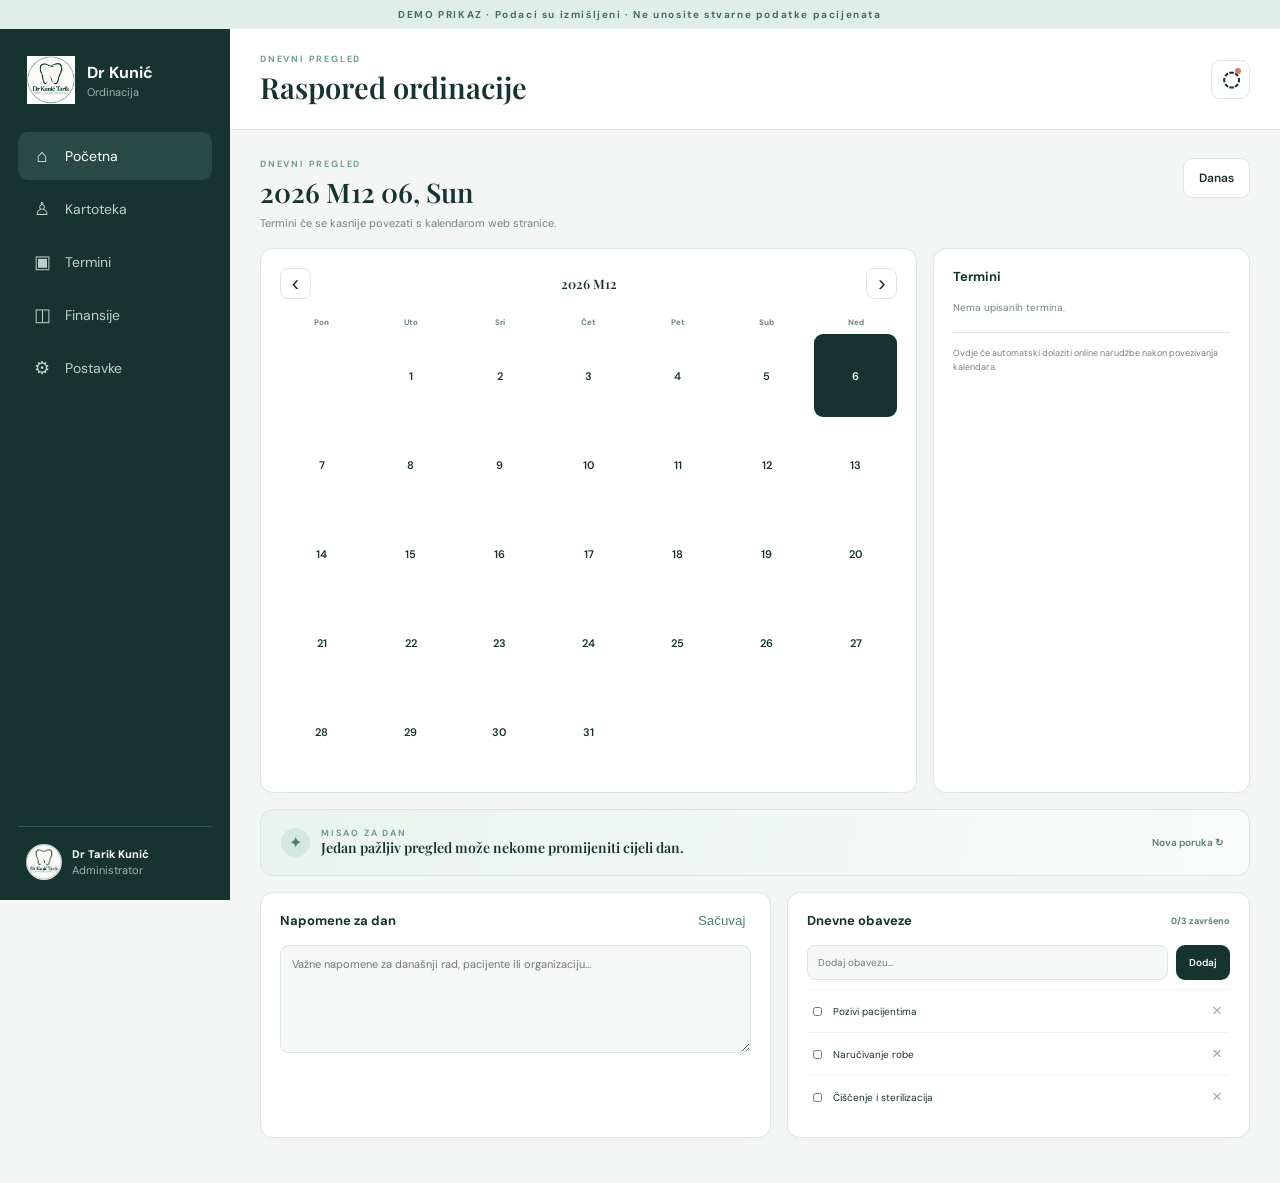
==== index.html @ c1a8c5a9 "Publish Dr Kunić kartoteka demo" ====
<!doctype html>
<html lang="bs">
<head>
  <meta charset="utf-8">
  <meta name="viewport" content="width=device-width,initial-scale=1">
  <title>Kartoteka pacijenata · Dr Kunić</title>
  <link rel="stylesheet" href="kartoteka.css">
</head>
<body>
  <div class="demo-banner">DEMO PRIKAZ · Podaci su izmišljeni · Ne unosite stvarne podatke pacijenata</div>
  <div class="app-shell">
    <aside class="sidebar">
      <a class="app-brand" href="index.html" aria-label="Nazad na web stranicu">
        <img class="brand-mark" src="images/kartoteka-logo.png" alt="Logo ordinacije Dr Kunić Tarik">
        <span><strong>Dr Kunić</strong><small>Ordinacija</small></span>
      </a>
      <nav class="main-nav" aria-label="Glavna navigacija">
        <a class="active" href="#pocetna"><span>⌂</span> Početna</a>
        <a href="kartoteka.html"><span>♙</span> Kartoteka</a>
        <a href="#"><span>▣</span> Termini</a>
        <a href="#"><span>◫</span> Finansije</a>
        <a href="#"><span>⚙</span> Postavke</a>
      </nav>
      <div class="sidebar-footer">
        <img class="user-avatar" src="images/kartoteka-logo.png" alt="">
        <div><strong>Dr Tarik Kunić</strong><small>Administrator</small></div>
      </div>
    </aside>

    <main>
      <header class="topbar">
        <button class="mobile-menu" type="button" aria-label="Otvori meni">☰</button>
        <div><p class="eyebrow" id="topbar-eyebrow">DNEVNI PREGLED</p><h1 id="topbar-title">Raspored ordinacije</h1></div>
        <div class="top-actions">
          <button class="icon-button" type="button" aria-label="Obavijesti">◌<span></span></button>
          <button class="primary-button" type="button" id="new-patient">＋ Novi pacijent</button>
        </div>
      </header>

      <section class="dashboard" id="dashboard">
        <div class="dashboard-heading"><div><p class="eyebrow">DNEVNI PREGLED</p><h2 id="dashboard-date"></h2><p>Termini će se kasnije povezati s kalendarom web stranice.</p></div><button class="secondary-button" id="dashboard-today" type="button">Danas</button></div>
        <div class="dashboard-grid"><article class="card calendar-card"><div class="calendar-toolbar"><button id="calendar-prev" type="button" aria-label="Prethodni mjesec">‹</button><h3 id="calendar-month"></h3><button id="calendar-next" type="button" aria-label="Sljedeći mjesec">›</button></div><div class="calendar-weekdays"><span>Pon</span><span>Uto</span><span>Sri</span><span>Čet</span><span>Pet</span><span>Sub</span><span>Ned</span></div><div class="calendar-days" id="calendar-days"></div></article><aside class="card day-agenda"><div class="card-heading"><h3>Termini</h3><span id="agenda-count"></span></div><div id="agenda-list"></div><p class="calendar-note">Ovdje će automatski dolaziti online narudžbe nakon povezivanja kalendara.</p></aside></div>
        <article class="daily-message"><div><span>✦</span><p class="eyebrow">MISAO ZA DAN</p><strong id="daily-message-text"></strong></div><button id="next-daily-message" type="button">Nova poruka ↻</button></article>
        <div class="dashboard-grid lower"><article class="card daily-notes"><div class="card-heading"><h3>Napomene za dan</h3><button id="save-day-note" type="button">Sačuvaj</button></div><textarea id="day-note" rows="6" placeholder="Važne napomene za današnji rad, pacijente ili organizaciju…"></textarea><span id="day-note-state"></span></article><article class="card task-card"><div class="card-heading"><h3>Dnevne obaveze</h3><span id="task-progress"></span></div><form id="task-form"><input id="task-input" maxlength="100" placeholder="Dodaj obavezu…"><button class="primary-button" type="submit">Dodaj</button></form><div class="task-list" id="task-list"></div></article></div>
      </section>
      <section class="workspace" id="workspace">
        <aside class="patient-panel">
          <label class="search"><span>⌕</span><input id="patient-search" type="search" placeholder="Pretraži pacijente…"></label>
          <div class="patient-filter"><strong>Svi pacijenti</strong><span id="patient-count">4 pacijenta</span></div>
          <div class="patient-list" id="patient-list"></div>
        </aside>

        <section class="record" id="patient-record">
          <div class="patient-header">
            <div class="patient-identity">
              <div class="large-avatar" id="patient-avatar">AM</div>
              <div><div class="status-row"><span class="status">Aktivan pacijent</span><span class="patient-id" id="patient-id">#000124</span></div><h2 id="patient-name">Amina (Haris) Memić</h2><p id="patient-meta">34 godine · Žensko · Posljednja posjeta 14.09.2026.</p></div>
            </div>
            <div class="record-actions"><button class="secondary-button" type="button">✎ Uredi podatke</button><button class="more-button" type="button">•••</button></div>
          </div>

          <div class="alert-card"><span>!</span><div><strong>Medicinska napomena</strong><p id="patient-alert">Alergija na penicilin. Obratiti pažnju prije propisivanja terapije.</p></div></div>

          <div class="tabs" role="tablist">
            <button class="active" data-tab="pregled" role="tab">Pregled</button>
            <button data-tab="anamneza" role="tab">Anamneza <span id="anamnesis-badge">!</span></button>
            <button data-tab="zubi" role="tab">Status zuba</button>
            <button data-tab="parodont" role="tab">Parodontologija <span id="perio-badge">!</span></button>
            <button data-tab="botox" role="tab">Botox <span id="botox-badge">!</span></button>
            <button data-tab="posjete" role="tab">Nalaz <span>3</span></button>
            <button data-tab="dokumenti" role="tab">Dokumenti <span>2</span></button>
          </div>

          <div class="tab-content active" id="pregled">
            <div class="summary-grid">
              <article class="card contact-card"><div class="card-heading"><h3>Osnovni podaci</h3><button type="button">Uredi</button></div><dl><div><dt>Telefon</dt><dd id="patient-phone">+387 61 000 124</dd></div><div><dt>E-mail</dt><dd id="patient-email">amina.memic@example.com</dd></div><div><dt>Datum rođenja</dt><dd id="patient-birth">12. april 1992.</dd></div><div><dt>Ime oca</dt><dd id="patient-father">Haris</dd></div><div><dt>Adresa</dt><dd id="patient-address">Demo adresa 124, Sarajevo</dd></div></dl></article>
              <article class="card next-visit"><div class="card-heading"><h3>Naredni termin</h3><button type="button">Otvori kalendar</button></div><div class="appointment"><div class="date-box"><strong>24</strong><span>SEP</span></div><div><strong>Kontrolni pregled</strong><p>Četvrtak · 10:30–11:00</p><span class="confirmed">Potvrđeno</span></div></div></article>
            </div>
            <div class="summary-grid lower">
              <article class="card"><div class="card-heading"><h3>Plan terapije</h3><button type="button">＋ Dodaj stavku</button></div><ul class="treatment-list"><li><span class="done">✓</span><div><strong>Profesionalno čišćenje</strong><p>Završeno · 14.09.2026.</p></div><b>80 KM</b></li><li><span class="progress">2</span><div><strong>Kompozitni ispun · zub 26</strong><p>Planirano · 24.09.2026.</p></div><b>100 KM</b></li><li><span class="waiting">3</span><div><strong>Kontrolni pregled</strong><p>Na čekanju</p></div><b>—</b></li></ul></article>
              <article class="card"><div class="card-heading"><h3>Historija posjeta</h3><button type="button">Vidi sve</button></div><div class="timeline"><div><span></span><p><strong>14. sep 2026.</strong>Pregled i uklanjanje kamenca<small>Dr Tarik Kunić</small></p></div><div><span></span><p><strong>03. mar 2026.</strong>Kontrolni pregled<small>Dr Tarik Kunić</small></p></div><div><span></span><p><strong>18. nov 2025.</strong>Kompozitni ispun · zub 16<small>Dr Tarik Kunić</small></p></div></div></article>
            </div>
          </div>

          <div class="tab-content" id="zubi"><article class="card odontogram-card"><div class="odontogram-heading"><div><p class="eyebrow">DENTALNI STATUS</p><h3>Prikaz vilice</h3><p>Odaberi stanje, zatim klikni na zub da ga označiš.</p></div><div class="tooth-legend"><span><i class="healthy"></i>Zdrav</span><span><i class="caries"></i>Karijes</span><span><i class="treated"></i>Liječen</span><span><i class="missing"></i>Nedostaje</span></div></div><div class="condition-picker"><button class="active" data-condition="caries" type="button"><i></i> Karijes</button><button data-condition="treated" type="button"><i></i> Liječen</button><button data-condition="missing" type="button"><i></i> Nedostaje</button><button data-condition="healthy" type="button"><i></i> Zdrav</button></div><div class="jaw-wrap"><div class="jaw-label"><span>Gornja vilica</span><small>Desno</small><small>Lijevo</small></div><div class="teeth-row upper" id="upper-jaw"></div><div class="jaw-divider"><span>SREDIŠNJA LINIJA</span></div><div class="teeth-row lower" id="lower-jaw"></div><div class="jaw-label bottom"><span>Donja vilica</span><small>Desno</small><small>Lijevo</small></div></div><div class="selected-tooth" id="selected-tooth"><span class="tooth-preview">—</span><div><small>ODABRANI ZUB</small><strong>Odaberite zub na prikazu</strong><p>Njegovo stanje i bilješka prikazat će se ovdje.</p></div><label>Bilješka<textarea id="tooth-note" rows="2" placeholder="Unesite kliničku bilješku…" disabled></textarea></label></div><div class="installment-panel"><div class="installment-title"><div><p class="eyebrow">PLAĆANJE ZA ODABRANI ZUB</p><h3>Plan plaćanja na rate</h3></div><strong id="installment-status">Odaberite zub</strong></div><div class="installment-fields"><label>Ukupan iznos (KM)<input id="tooth-price" type="number" min="0" step="1" disabled></label><label>Broj rata<input id="installment-total" type="number" min="1" max="36" disabled></label><label>Plaćeno rata<input id="installment-paid" type="number" min="0" max="36" disabled></label><div class="remaining-box"><small>PREOSTALO</small><b id="installment-remaining">—</b><span id="installment-amount">—</span></div></div></div></article></div>
          <div class="tab-content" id="posjete"><div class="visits-layout"><form class="card visit-form" id="visit-form"><div class="visit-heading"><div><p class="eyebrow">NOVI NALAZ</p><h3>Klinička posjeta</h3><p>Sažet obrazac za unos pregleda, terapije i uputa pacijentu.</p></div><span id="visit-state">Novi zapis</span></div><div class="visit-meta"><label>Datum<input name="date" type="date" required></label><label>Vrijeme (24 sata)<input name="time" type="time" step="60" lang="bs"></label><label>Vrsta posjete<select name="type"><option>Kontrolni pregled</option><option>Prvi pregled</option><option>Hitna posjeta</option><option>Terapijski zahvat</option><option>Higijenski tretman</option></select></label></div><label>Razlog dolaska / tegobe<textarea name="reason" rows="2" placeholder="Glavna tegoba ili razlog dolaska…"></textarea></label><label>Klinički nalaz<textarea name="findings" rows="3" placeholder="Pregled usne šupljine, zuba i mekih tkiva…"></textarea></label><div class="visit-split"><label>Dijagnoza<textarea name="diagnosis" rows="3" placeholder="Radna ili konačna dijagnoza…"></textarea></label><label>Izvedena terapija<textarea name="treatment" rows="3" placeholder="Zahvat, materijal, anestezija ili preporučeni postupak…"></textarea></label></div><div class="visit-split"><label>Preporuke pacijentu<textarea name="recommendations" rows="2" placeholder="Upute za njegu, lijekove ili prehranu…"></textarea></label><label>Naredna kontrola<input name="nextVisit" type="date"></label></div><div class="visit-actions"><span id="visit-saved"></span><button class="secondary-button" id="print-visit" type="button" disabled>🖨 Štampaj nalaz</button><button class="primary-button" type="submit">Sačuvaj posjetu</button></div></form><aside class="card visit-history"><div class="card-heading"><h3>Historija posjeta</h3><button type="button" id="new-visit">＋ Novi nalaz</button></div><div id="visit-history-list"></div></aside></div><article class="printable-visit" id="printable-visit" aria-hidden="true"></article></div>
          <div class="tab-content" id="dokumenti"><article class="card placeholder-card"><span>▧</span><h3>Dokumenti i snimci</h3><p>Prostor za rendgenske snimke, saglasnosti, fotografije i drugu dokumentaciju.</p></article></div>
          <div class="tab-content" id="anamneza">
            <form class="card anamnesis-card" id="anamnesis-form">
              <div class="anamnesis-heading"><div><p class="eyebrow">PRVI DOLAZAK PACIJENTA</p><h3>Medicinska anamneza</h3><p>Potvrdni odgovori automatski se izdvajaju u medicinsku napomenu.</p></div><span id="anamnesis-state">Nije popunjeno</span></div>
              <div class="anamnesis-question open-question"><label>1. Da li bolujete od neke bolesti? Ako da, od koje?</label><textarea name="diseases" rows="2" placeholder="Upišite dijagnoze ili ostavite prazno"></textarea></div>
              <div class="anamnesis-question open-question"><label>2. Da li uzimate lijekove, redovnu ili povremenu terapiju?</label><textarea name="medications" rows="2" placeholder="Naziv lijeka, doza i učestalost"></textarea></div>
              <div class="anamnesis-grid">
                <fieldset class="anamnesis-question"><legend>3. Imate li kardiovaskularno oboljenje?</legend><p>Visok pritisak, angina pektoris, srčani infarkt i slično.</p><div class="yes-no"><label><input type="radio" name="cardio" value="Da"> Da</label><label><input type="radio" name="cardio" value="Ne" checked> Ne</label></div><input class="detail-input" name="cardioDetail" placeholder="Koje oboljenje?"></fieldset>
                <fieldset class="anamnesis-question"><legend>4. Jeste li se posljednje dvije godine liječili u bolnici?</legend><div class="yes-no"><label><input type="radio" name="hospital" value="Da"> Da</label><label><input type="radio" name="hospital" value="Ne" checked> Ne</label></div><input class="detail-input" name="hospitalDetail" placeholder="Razlog i datum liječenja"></fieldset>
                <fieldset class="anamnesis-question"><legend>5. Imate li ugrađen pacemaker ili vještačke zaliske?</legend><div class="yes-no"><label><input type="radio" name="pacemaker" value="Da"> Da</label><label><input type="radio" name="pacemaker" value="Ne" checked> Ne</label></div><input class="detail-input" name="pacemakerDetail" placeholder="Detalji i datum ugradnje"></fieldset>
                <fieldset class="anamnesis-question"><legend>6. Imate li šećernu bolest (dijabetes)?</legend><div class="yes-no"><label><input type="radio" name="diabetes" value="Da"> Da</label><label><input type="radio" name="diabetes" value="Ne" checked> Ne</label></div><input class="detail-input" name="diabetesDetail" placeholder="Tip i terapija"></fieldset>
                <fieldset class="anamnesis-question"><legend>7. Imate li alergije na lijekove, hranu ili drugo?</legend><div class="yes-no"><label><input type="radio" name="allergy" value="Da"> Da</label><label><input type="radio" name="allergy" value="Ne" checked> Ne</label></div><input class="detail-input" name="allergyDetail" placeholder="Navedite alergene i reakciju"></fieldset>
                <fieldset class="anamnesis-question"><legend>8. Imate li neku infektivnu bolest?</legend><p>Hepatitis, HIV ili druga infektivna bolest.</p><div class="yes-no"><label><input type="radio" name="infectious" value="Da"> Da</label><label><input type="radio" name="infectious" value="Ne" checked> Ne</label></div><input class="detail-input" name="infectiousDetail" placeholder="Navedite dijagnozu"></fieldset>
                <fieldset class="anamnesis-question"><legend>9. Jeste li ikada terapijski zračeni protiv tumora?</legend><div class="yes-no"><label><input type="radio" name="radiation" value="Da"> Da</label><label><input type="radio" name="radiation" value="Ne" checked> Ne</label></div><input class="detail-input" name="radiationDetail" placeholder="Područje i period terapije"></fieldset>
                <fieldset class="anamnesis-question"><legend>10. Jeste li imali operaciju na čeljustima ili zubima?</legend><div class="yes-no"><label><input type="radio" name="surgery" value="Da"> Da</label><label><input type="radio" name="surgery" value="Ne" checked> Ne</label></div><input class="detail-input" name="surgeryDetail" placeholder="Vrsta zahvata i datum"></fieldset>
                <fieldset class="anamnesis-question"><legend>11. Jeste li već primali lokalnu anesteziju za zube?</legend><div class="yes-no"><label><input type="radio" name="anesthesia" value="Da"> Da</label><label><input type="radio" name="anesthesia" value="Ne" checked> Ne</label></div></fieldset>
                <fieldset class="anamnesis-question"><legend>12. Jeste li imali komplikacija pri lokalnoj anesteziji?</legend><div class="yes-no"><label><input type="radio" name="anesthesiaIssue" value="Da"> Da</label><label><input type="radio" name="anesthesiaIssue" value="Ne" checked> Ne</label></div><input class="detail-input" name="anesthesiaIssueDetail" placeholder="Opišite komplikaciju"></fieldset>
                <fieldset class="anamnesis-question"><legend>13. Za žene: jeste li trudni?</legend><div class="yes-no"><label><input type="radio" name="pregnant" value="Da"> Da</label><label><input type="radio" name="pregnant" value="Ne" checked> Ne</label><label><input type="radio" name="pregnant" value="Nije primjenjivo"> N/P</label></div><input class="detail-input" name="pregnantDetail" placeholder="Planirani termin poroda"></fieldset>
              </div>
              <label class="anamnesis-confirm"><input type="checkbox" name="confirmed" required> Pacijent potvrđuje da su uneseni podaci tačni i potpuni.</label>
              <div class="anamnesis-actions"><span id="anamnesis-saved"></span><button class="primary-button" type="submit">Sačuvaj anamnezu i ažuriraj napomenu</button></div>
            </form>
          </div>
          <div class="tab-content" id="parodont"><form class="card perio-card" id="perio-form"><div class="perio-heading"><div><p class="eyebrow">PARODONTOLOŠKI STATUS</p><h3>Pregled parodonta</h3><p>Unesite nalaz mekih tkiva te vrijednosti po zubu. Podaci se vode za odabranog pacijenta.</p></div><span id="perio-state">Nije popunjeno</span></div><div class="perio-overview"><label>Oboljenje mekih tkiva<select name="tissues"><option value="">Odaberite nalaz</option><option>Bez znakova upale</option><option>Blaga upala</option><option>Umjerena upala</option><option>Izražena upala</option></select></label><label>Nepravilnosti zuba i vilice<select name="irregularity"><option value="Ne">Ne</option><option value="Da">Da</option></select></label><label>Zubne proteze<select name="dentures"><option value="Ne">Ne</option><option value="Da">Da</option></select></label><label>Oralna higijena<select name="hygiene"><option value="Dobra">Dobra</option><option value="Loša">Loša</option></select></label><label>Parodontopatija<select name="periodontitis"><option value="Ne">Ne</option><option value="Da">Da</option></select></label></div><section class="perio-measurement"><div class="perio-section-heading"><div><h4>Indeks krvarenja papile (PBI)</h4><p>Vrijednost 0–4 za svaki zub</p></div><strong id="pbi-score">PBI —</strong></div><div class="perio-grid" id="pbi-grid"></div></section><section class="perio-measurement"><div class="perio-section-heading"><div><h4>Dubina sondiranja</h4><p>Najveća izmjerena dubina u milimetrima</p></div><strong>mm</strong></div><div class="perio-grid" id="depth-grid"></div></section><section class="perio-measurement"><div class="perio-section-heading"><div><h4>Mobilnost zuba</h4><p>Vrijednost 0–3 za svaki zub</p></div><strong>0–3</strong></div><div class="perio-grid" id="mobility-grid"></div></section><label class="perio-note">Klinička napomena<textarea name="note" rows="3" placeholder="Nalaz, preporuka ili plan kontrole…"></textarea></label><div class="perio-actions"><span id="perio-saved"></span><button class="primary-button" type="submit">Sačuvaj parodontološki status</button></div></form></div>
          <div class="tab-content" id="botox"><form class="card botox-card" id="botox-form"><div class="botox-heading"><div><p class="eyebrow">ESTETSKA MEDICINA</p><h3>Botox tretman</h3><p>Klinička evidencija aplikacije, korištenog preparata i plana kontrole.</p></div><span id="botox-state">Nije evidentirano</span></div><div class="botox-meta"><label>Datum tretmana<input name="date" type="date" required></label><label>Vrsta tretmana<select name="type"><option>Botox · estetski tretman</option><option>Botox · bruksizam / maseter</option><option>Kontrolni pregled</option></select></label><label>Ukupno jedinica<input name="units" type="number" min="0" step="1" placeholder="npr. 32"></label></div><div class="botox-product"><label>Preparat<input name="product" placeholder="Naziv preparata"></label><label>LOT / serijski broj<input name="lot" placeholder="LOT broj"></label><label>Rok trajanja<input name="expiry" type="date"></label></div><fieldset class="botox-areas"><legend>Regije aplikacije</legend><div><label><input name="areas" type="checkbox" value="Čelo"> Čelo</label><label><input name="areas" type="checkbox" value="Glabela"> Glabela</label><label><input name="areas" type="checkbox" value="Periorbitalno"> Periorbitalno</label><label><input name="areas" type="checkbox" value="Maseter"> Maseter</label><label><input name="areas" type="checkbox" value="Ostalo"> Ostalo</label></div></fieldset><div class="botox-notes"><label>Plan aplikacije i klinička bilješka<textarea name="note" rows="3" placeholder="Regije, broj jedinica po regiji, posebne napomene…"></textarea></label><label>Kontrola / preporuke<textarea name="followUp" rows="3" placeholder="Planirana kontrola, upute i eventualne reakcije…"></textarea></label></div><label class="botox-consent"><input name="consent" type="checkbox" required> Pacijent je potpisao informisani pristanak za tretman.</label><div class="botox-actions"><span id="botox-saved"></span><button class="primary-button" type="submit">Sačuvaj Botox evidenciju</button></div></form><aside class="botox-summary" id="botox-summary"><span>✦</span><h3>Sačuvani tretman</h3><p>Nakon unosa ovdje će biti prikazan sažetak za odabranog pacijenta.</p></aside></div>
        </section>
      </section>
    </main>
  </div>

  <dialog id="patient-dialog"><form id="new-patient-form"><button class="dialog-close" type="button" aria-label="Zatvori">×</button><p class="eyebrow">NOVI ZAPIS</p><h2>Dodaj pacijenta</h2><div class="form-row"><label>Ime i prezime<input name="name" required data-title-case placeholder="npr. Lejla Hadžić"></label><label>Ime oca<input name="father" required data-title-case placeholder="npr. Amir"></label></div><div class="form-row"><label>Telefon<input name="phone" type="tel" required placeholder="+387 61 000 000"></label><label>Datum rođenja (dd.mm.gggg)<input name="birth" type="date" required lang="bs"></label></div><label>E-mail<input name="email" type="text" inputmode="email" value="@gmail.com" placeholder="ime.prezime@gmail.com"></label><label>Adresa<input name="address" data-title-case placeholder="Ulica i grad"></label><label>Medicinska napomena<textarea name="alert" rows="2" placeholder="Alergije, terapija ili važna napomena"></textarea></label><div class="dialog-actions"><button type="button" class="secondary-button dialog-cancel">Odustani</button><button type="submit" class="primary-button">Sačuvaj pacijenta</button></div></form></dialog>
  <script src="kartoteka.js"></script>
  <div class="app-toast" id="app-toast" role="status" aria-live="polite"></div>
</body>
</html>
---- kartoteka.css ----
@import url('https://fonts.googleapis.com/css2?family=DM+Sans:wght@400;500;600;700&family=Playfair+Display:wght@600&display=swap');
.anamnesis-question .detail-input:disabled{background:#f1f4f3;color:#9aa9a5;cursor:not-allowed}.tooth-legend .filling,.condition-picker [data-condition="filling"] i{background:#d3b06c;border-color:#b78f45}.tooth-button.filling .tooth-shape{background:#d3b06c;border-color:#b78f45;box-shadow:none}
.dashboard{padding:28px 30px 45px}.dashboard[hidden]{display:none}.dashboard-heading{display:flex;align-items:flex-start;justify-content:space-between;gap:20px;margin-bottom:18px}.dashboard-heading h2{margin:4px 0 6px;font:600 27px 'Playfair Display';text-transform:capitalize}.dashboard-heading p:not(.eyebrow){margin:0;color:var(--muted);font-size:11px}.dashboard-grid{display:grid;grid-template-columns:minmax(0,1.35fr) minmax(260px,.65fr);gap:16px}.dashboard-grid.lower{grid-template-columns:1.05fr .95fr;margin-top:16px}.calendar-card{padding:22px}.calendar-toolbar{display:flex;align-items:center;justify-content:space-between;margin-bottom:18px}.calendar-toolbar h3{text-transform:capitalize;font:600 20px 'Playfair Display'}.calendar-toolbar button{width:31px;height:31px;border:1px solid var(--line);border-radius:8px;background:#fff;color:var(--ink);font-size:22px;line-height:1;cursor:pointer}.calendar-weekdays,.calendar-days{display:grid;grid-template-columns:repeat(7,1fr);gap:6px}.calendar-weekdays{margin-bottom:7px;color:var(--muted);font-size:8px;font-weight:700;text-align:center}.calendar-days button{position:relative;aspect-ratio:1;border:0;border-radius:9px;background:transparent;color:var(--ink);font:600 11px 'DM Sans';cursor:pointer}.calendar-days button:hover{background:var(--soft)}.calendar-days button.today{color:#34725f}.calendar-days button.selected{background:var(--ink);color:#fff}.calendar-days button.has-event:after{content:"";position:absolute;bottom:6px;left:50%;width:4px;height:4px;border-radius:50%;background:#d6927e;transform:translateX(-50%)}.calendar-days button.selected:after{background:#e8c173}.day-agenda{min-height:320px}.day-agenda .card-heading span,.task-card .card-heading span{color:#568277;font-size:9px;font-weight:700}.agenda-item{display:grid;grid-template-columns:49px 1fr;gap:10px;padding:12px 0;border-top:1px solid #edf1ef}.agenda-item time{color:#3c7667;font-size:10px;font-weight:700}.agenda-item strong,.agenda-item span{display:block}.agenda-item strong{font-size:11px}.agenda-item span{margin-top:3px;color:var(--muted);font-size:9px}.calendar-note{margin:18px 0 0;padding-top:14px;border-top:1px solid var(--line);color:var(--muted);font-size:9px;line-height:1.55}.daily-notes textarea{width:100%;padding:11px;border:1px solid var(--line);border-radius:9px;background:var(--soft);resize:vertical;font:11px 'DM Sans';outline:none}.daily-notes textarea:focus{background:#fff;border-color:var(--sage)}.daily-notes>span{display:block;margin-top:7px;color:#397763;font-size:9px;font-weight:600}.task-card form{display:flex;gap:8px;margin-bottom:9px}.task-card form input{min-width:0;flex:1;padding:10px;border:1px solid var(--line);border-radius:8px;background:var(--soft);font:10px 'DM Sans';outline:none}.task-card form .primary-button{padding:10px 13px;font-size:10px}.task-item{display:grid;grid-template-columns:16px 1fr 22px;gap:8px;align-items:center;padding:10px 2px;border-top:1px solid #edf1ef;font-size:10px;cursor:pointer}.task-item input{accent-color:var(--ink)}.task-item:has(input:checked) span{color:var(--muted);text-decoration:line-through}.task-item button{border:0;background:none;color:#9aa9a5;font-size:17px;cursor:pointer}.empty-tasks{margin:14px 0;color:var(--muted);font-size:10px}.workspace[hidden]{display:none}@media(max-width:850px){.dashboard-grid,.dashboard-grid.lower{grid-template-columns:1fr}.dashboard{padding:20px 18px 35px}}@media(max-width:500px){.dashboard-heading{display:block}.dashboard-heading button{margin-top:14px}.calendar-card{padding:16px}.calendar-days{gap:3px}.calendar-days button{font-size:10px}.task-card form{flex-wrap:wrap}.task-card form input{flex-basis:100%}.task-card form button{width:100%}}
.daily-message{display:flex;align-items:center;justify-content:space-between;gap:20px;margin-top:16px;padding:17px 20px;border:1px solid #d7e7e1;border-radius:13px;background:linear-gradient(105deg,#eaf3ef,#f9fbfa);color:var(--ink)}.daily-message>div{display:grid;grid-template-columns:30px 1fr;column-gap:10px;align-items:center}.daily-message span{grid-row:1/3;display:grid;place-items:center;width:29px;height:29px;border-radius:50%;background:#d5e8e0;color:#49796d}.daily-message .eyebrow{margin:0}.daily-message strong{font:600 14px 'Playfair Display';line-height:1.35}.daily-message button{border:0;background:transparent;color:#558277;font:600 10px 'DM Sans';white-space:nowrap;cursor:pointer}@media(max-width:500px){.daily-message{align-items:flex-start}.daily-message strong{font-size:13px}.daily-message button{padding:3px 0}}
.botox-card{padding:25px;background:linear-gradient(145deg,#fff 60%,#f8e8ec)}.botox-heading{display:flex;align-items:flex-start;justify-content:space-between;gap:24px;margin-bottom:20px}.botox-heading h3{margin:4px 0 7px;font:600 25px 'Playfair Display'}.botox-heading p{margin:0;color:var(--muted);font-size:11px;line-height:1.55}.botox-heading>span{padding:7px 11px;border-radius:16px;background:#f4dce3;color:#9b5264;font-size:9px;font-weight:700;white-space:nowrap}.botox-meta,.botox-product,.botox-notes{display:grid;grid-template-columns:repeat(3,1fr);gap:10px;margin-top:11px}.botox-notes{grid-template-columns:1fr 1fr}.botox-meta label,.botox-product label,.botox-notes label{display:grid;gap:5px;color:var(--muted);font-size:9px;font-weight:600}.botox-card input,.botox-card select,.botox-card textarea{width:100%;border:1px solid #e4cbd2;border-radius:7px;background:#fff;color:var(--ink);font:10px 'DM Sans';outline:none}.botox-card input,.botox-card select{height:34px;padding:0 8px}.botox-card textarea{padding:10px;resize:vertical;line-height:1.5}.botox-card input:focus,.botox-card select:focus,.botox-card textarea:focus{outline:2px solid #ecc6d1;border-color:#c9788d}.botox-areas{margin:16px 0 0;padding:14px;border:1px solid #ead4da;border-radius:10px;background:#fffafa}.botox-areas legend{padding:0 4px;font-size:10px;font-weight:700}.botox-areas>div{display:flex;flex-wrap:wrap;gap:14px;margin-top:5px}.botox-areas label,.botox-consent{display:flex;align-items:center;gap:5px;color:#6e5a5f;font-size:10px;font-weight:600}.botox-areas input,.botox-consent input{width:auto;height:auto;accent-color:#b9677c}.botox-consent{margin-top:16px;padding:12px;border-radius:9px;background:#f8e8ec;line-height:1.5}.botox-actions{display:flex;align-items:center;justify-content:flex-end;margin-top:16px}.botox-actions span{margin-right:auto;color:#9b5264;font-size:9px;font-weight:600}.botox-summary{margin-top:16px;padding:19px;border:1px solid #ead4da;border-radius:13px;background:#fff5f7;color:var(--ink)}.botox-summary>span{display:grid;place-items:center;width:32px;height:32px;border-radius:50%;background:#f2d2db;color:#a04f64;font-size:16px}.botox-summary h3{margin:11px 0 5px;font:600 18px 'Playfair Display'}.botox-summary>p:not(.eyebrow){margin:0;color:var(--muted);font-size:10px;line-height:1.5}.botox-summary dl{display:grid;grid-template-columns:1fr 1fr;gap:11px;margin:15px 0}.botox-summary dt{margin-bottom:3px;color:#9b6874;font-size:8px}.botox-summary dd{margin:0;font-size:10px;font-weight:600}.botox-summary small{color:#9b6874;font-size:8px}@media(max-width:750px){.botox-heading{display:block}.botox-heading>span{display:inline-block;margin-top:12px}.botox-meta,.botox-product,.botox-notes{grid-template-columns:1fr}.botox-areas>div{display:grid;grid-template-columns:1fr 1fr;gap:10px}.botox-actions button{width:100%}}
.app-brand .brand-mark{display:block;width:48px;height:48px;flex:0 0 auto;object-fit:contain;border:0!important;border-radius:0!important;background:transparent!important}.sidebar-footer .user-avatar{display:block;object-fit:cover;padding:0;border:0}@media(max-width:1000px){.app-brand .brand-mark{width:40px;height:40px}.sidebar-footer .user-avatar{width:36px;height:36px}}@media print{body.printing-visit .printable-visit header:before{content:"";width:28mm;height:28mm;flex:0 0 28mm;background:url('images/kartoteka-logo.png') center/contain no-repeat}body.printing-visit .printable-visit header strong{align-self:center}body.printing-visit .printable-visit header span{margin-left:auto}}
@media(max-width:750px){html,body{max-width:100%!important;overflow-x:hidden!important}.workspace,.patient-panel,.record{width:100%!important;max-width:100%!important;overflow-x:hidden!important}.topbar{width:100%!important;max-width:100%!important}}
@media(max-width:750px){.topbar{position:relative!important;padding-right:64px!important}.top-actions{position:absolute!important;top:21px!important;right:16px!important}.top-actions .primary-button::after{content:'+';font-size:19px;line-height:1}.tabs{grid-template-columns:repeat(2,minmax(0,1fr))!important}.tabs button{min-height:36px!important}}
@media(max-width:750px){.topbar>div:first-of-type{flex:1 1 auto!important}.top-actions{display:flex!important}.record,.patient-identity,.patient-identity>div:last-child{min-width:0!important}.patient-header h2{overflow-wrap:anywhere}.tabs{width:100%!important}}
@media(max-width:750px){.topbar{gap:9px!important;padding:13px 16px!important}.topbar>div:first-of-type{min-width:0!important;margin-left:2px!important}.topbar h1{font-size:23px!important;white-space:nowrap}.top-actions{margin-left:auto!important;flex:0 0 auto!important}.top-actions .primary-button{display:grid!important;place-items:center!important;width:40px!important;height:40px!important;padding:0!important;font-size:0!important}.top-actions .primary-button:first-letter{font-size:17px!important}.patient-list{scrollbar-width:none!important;scroll-snap-type:x mandatory}.patient-list::-webkit-scrollbar{display:none}.patient-item{scroll-snap-align:start}.tabs{display:grid!important;grid-template-columns:repeat(3,minmax(0,1fr))!important;gap:0!important;overflow:visible!important}.tabs button{min-width:0!important;padding:10px 3px!important;font-size:9px!important;white-space:normal!important;line-height:1.3}.tabs span{padding:1px 4px!important;margin-left:1px!important}.record{padding:18px 16px 36px!important}.patient-header{margin-bottom:14px!important}.alert-card{margin-bottom:14px!important}.visit-history{margin-bottom:2px}.visit-history-item{padding:13px 4px}.perio-grid{scrollbar-width:none}.perio-grid::-webkit-scrollbar{display:none}}@media(max-width:380px){.tabs button{font-size:8px!important}.topbar h1{font-size:21px!important}}
.history-export{margin-top:9px;padding:7px 0;border:0;background:none;color:#558277;font:600 9px 'DM Sans';cursor:pointer}.installment-actions{display:flex;flex-wrap:wrap;justify-content:flex-end;gap:6px}.installment-actions .secondary-button,.visit-actions .secondary-button{padding:9px 11px;font-size:9px}.visit-actions .secondary-button:disabled{opacity:.45;cursor:not-allowed}@media(max-width:750px){.installment-title{align-items:flex-start;flex-wrap:wrap}.installment-actions{width:100%;justify-content:flex-start}}
.visits-layout{display:grid;grid-template-columns:minmax(0,1.35fr) minmax(240px,.65fr);gap:16px}.visit-form{display:grid;gap:13px}.visit-heading{display:flex;align-items:flex-start;justify-content:space-between;gap:20px}.visit-heading h3{margin:4px 0 7px;font:600 25px 'Playfair Display'}.visit-heading p{max-width:500px;margin:0;color:var(--muted);font-size:11px;line-height:1.55}.visit-heading>span{padding:7px 11px;border-radius:16px;background:var(--mint);color:#49796d;font-size:9px;font-weight:700;white-space:nowrap}.visit-meta,.visit-split{display:grid;grid-template-columns:repeat(3,1fr);gap:10px}.visit-split{grid-template-columns:1fr 1fr}.visit-form>label,.visit-split label,.visit-meta label{display:grid;gap:5px;color:var(--muted);font-size:9px;font-weight:600}.visit-form input,.visit-form select,.visit-form textarea{width:100%;border:1px solid var(--line);border-radius:7px;background:#fff;color:var(--ink);font:10px 'DM Sans';outline:none}.visit-form input,.visit-form select{height:34px;padding:0 8px}.visit-form textarea{padding:10px;resize:vertical;line-height:1.5}.visit-form input:focus,.visit-form select:focus,.visit-form textarea:focus{outline:2px solid #b7d0c9;border-color:var(--sage)}.visit-actions{display:flex;align-items:center;justify-content:flex-end;gap:9px;padding-top:3px}.visit-actions span{margin-right:auto;color:#35705e;font-size:9px;font-weight:600}.visit-actions .secondary-button:disabled{opacity:.45;cursor:not-allowed}.visit-history{align-self:start}.visit-history-item{display:grid;width:100%;gap:4px;padding:12px 3px;border:0;border-top:1px solid #edf1ef;background:transparent;color:var(--ink);text-align:left;cursor:pointer}.visit-history-item:first-child{border-top:0}.visit-history-item:hover,.visit-history-item.active{padding-left:9px;border-radius:8px;background:var(--mint)}.visit-history-item span{color:#5b8378;font-size:8px;font-weight:700}.visit-history-item strong{font-size:10px}.visit-history-item small{overflow:hidden;color:var(--muted);font-size:9px;line-height:1.4;text-overflow:ellipsis;white-space:nowrap}.empty-visits{margin:16px 0;color:var(--muted);font-size:10px}.printable-visit{display:none}@media(max-width:900px){.visits-layout{grid-template-columns:1fr}.visit-history{order:-1}}@media(max-width:600px){.visit-heading{display:block}.visit-heading>span{display:inline-block;margin-top:12px}.visit-meta,.visit-split{grid-template-columns:1fr}.visit-actions{align-items:flex-end;flex-wrap:wrap}.visit-actions span{flex-basis:100%;margin-bottom:4px}.visit-actions button{flex:1}}@media print{body.printing-visit>*{visibility:hidden!important}body.printing-visit .printable-visit,body.printing-visit .printable-visit *{visibility:visible!important}body.printing-visit .printable-visit{display:block;position:absolute;top:0;left:0;width:100%;padding:18mm 16mm;color:#111;font-family:Arial,sans-serif}body.printing-visit .printable-visit header,body.printing-visit .printable-visit footer{display:flex;justify-content:space-between;gap:20px;color:#35564d;font-size:10pt}body.printing-visit .printable-visit header strong{font-size:15pt}body.printing-visit .printable-visit header span{align-self:end}body.printing-visit .printable-visit h1{margin:18mm 0 7mm;font-size:20pt}body.printing-visit .print-patient{padding:5mm 0;border-top:1px solid #aebdb8;border-bottom:1px solid #aebdb8;font-size:10pt}body.printing-visit .printable-visit dl{margin:8mm 0}body.printing-visit .printable-visit dl div{display:grid;grid-template-columns:42mm 1fr;gap:8mm;padding:4mm 0;border-bottom:1px solid #d7dfdc}body.printing-visit .printable-visit dt{font-size:9pt;font-weight:700}body.printing-visit .printable-visit dd{margin:0;white-space:pre-wrap;font-size:10pt;line-height:1.45}body.printing-visit .printable-visit footer{margin-top:18mm;padding-top:5mm;border-top:1px solid #aebdb8}}
.app-toast{position:fixed;right:22px;bottom:22px;z-index:50;max-width:330px;padding:13px 16px;border-radius:10px;background:var(--ink);color:#fff;box-shadow:0 15px 40px #17332f38;font-size:11px;font-weight:600;line-height:1.45;opacity:0;transform:translateY(12px);pointer-events:none;transition:opacity .2s ease,transform .2s ease}.app-toast.show{opacity:1;transform:translateY(0)}@media(max-width:750px){.app-toast{right:16px;bottom:16px;left:16px;max-width:none}}
.perio-card{padding:25px}.perio-heading{display:flex;align-items:flex-start;justify-content:space-between;gap:24px;margin-bottom:20px}.perio-heading h3{margin:4px 0 7px;font:600 25px 'Playfair Display'}.perio-heading p{max-width:560px;margin:0;color:var(--muted);font-size:11px;line-height:1.55}.perio-heading>span{padding:7px 11px;border-radius:16px;background:var(--mint);color:#49796d;font-size:9px;font-weight:700;white-space:nowrap}.perio-overview{display:grid;grid-template-columns:repeat(5,1fr);gap:10px;padding:15px;border-radius:11px;background:var(--soft)}.perio-overview label,.perio-note{display:grid;gap:5px;color:var(--muted);font-size:9px;font-weight:600}.perio-overview select,.perio-note textarea{width:100%;border:1px solid var(--line);border-radius:7px;background:#fff;color:var(--ink);font:10px 'DM Sans';outline:none}.perio-overview select{height:34px;padding:0 8px}.perio-note textarea{padding:10px;resize:vertical}.perio-overview select:focus,.perio-note textarea:focus,.perio-tooth input:focus,.perio-tooth select:focus{outline:2px solid #b7d0c9;border-color:var(--sage)}.perio-measurement{margin-top:18px;padding-top:17px;border-top:1px solid var(--line)}.perio-section-heading{display:flex;align-items:flex-start;justify-content:space-between;gap:15px;margin-bottom:11px}.perio-section-heading h4{margin:0 0 3px;font-size:11px}.perio-section-heading p{margin:0;color:var(--muted);font-size:9px}.perio-section-heading>strong{padding:5px 8px;border-radius:12px;background:var(--mint);color:#49796d;font-size:9px}.perio-grid{display:grid;grid-template-columns:repeat(16,minmax(34px,1fr));gap:4px;overflow-x:auto}.perio-tooth{display:grid;gap:3px;min-width:34px}.perio-tooth span{text-align:center;color:var(--muted);font-size:7px;font-weight:700}.perio-tooth input,.perio-tooth select{width:100%;height:30px;padding:0 3px;border:1px solid #cddbd6;border-radius:5px;background:#fff;color:var(--ink);text-align:center;font:600 10px 'DM Sans'}.perio-tooth input{min-width:34px}.perio-note{margin-top:20px}.perio-actions{display:flex;align-items:center;justify-content:flex-end;gap:15px;margin-top:16px}.perio-actions span{margin-right:auto;color:#35705e;font-size:9px;font-weight:600}@media(max-width:1000px){.perio-overview{grid-template-columns:repeat(3,1fr)}}@media(max-width:750px){.perio-heading{display:block}.perio-heading>span{display:inline-block;margin-top:12px}.perio-overview{grid-template-columns:1fr 1fr}.perio-grid{grid-template-columns:repeat(16,34px);padding-bottom:5px}.perio-actions{align-items:flex-end;flex-direction:column}.perio-actions span{margin-right:0}.perio-actions button{width:100%}}@media(max-width:450px){.perio-overview{grid-template-columns:1fr}}
:root{--ink:#17332f;--muted:#73847f;--sage:#6f9e91;--mint:#eaf3ef;--soft:#f5f8f7;--line:#dce6e2;--white:#fff;--danger:#b45d50}*{box-sizing:border-box}body{margin:0;background:#f3f6f5;color:var(--ink);font-family:'DM Sans',sans-serif}.demo-banner{height:29px;display:grid;place-items:center;background:#dfeee9;color:#476d63;font-size:10px;font-weight:700;letter-spacing:1.6px}.app-shell{min-height:calc(100vh - 29px);display:grid;grid-template-columns:230px 1fr}.sidebar{position:sticky;top:0;height:calc(100vh - 29px);display:flex;flex-direction:column;padding:27px 18px 20px;background:var(--ink);color:#fff}.app-brand{display:flex;align-items:center;gap:12px;padding:0 9px 28px;color:#fff;text-decoration:none}.brand-mark{width:40px;height:40px;display:grid;place-items:center;border:1px solid #7da198;border-radius:12px;font-family:'Playfair Display',serif}.app-brand strong,.app-brand small,.sidebar-footer strong,.sidebar-footer small{display:block}.app-brand small,.sidebar-footer small{margin-top:2px;color:#9db5af;font-size:11px}.main-nav{display:grid;gap:5px}.main-nav a{display:flex;gap:13px;align-items:center;padding:12px 14px;border-radius:10px;color:#bed0cb;text-decoration:none;font-size:14px}.main-nav a span{width:20px;text-align:center;font-size:18px}.main-nav a:hover,.main-nav a.active{background:#294a44;color:#fff}.sidebar-footer{display:grid;grid-template-columns:36px 1fr;gap:10px;align-items:center;margin-top:auto;padding:17px 8px 0;border-top:1px solid #36544e;font-size:11px}.user-avatar{width:36px;height:36px;display:grid;place-items:center;border-radius:50%;background:#d9ebe5;color:var(--ink);font-weight:700}main{min-width:0}.topbar{height:101px;display:flex;align-items:center;justify-content:space-between;padding:19px 30px;background:#fff;border-bottom:1px solid var(--line)}.eyebrow{margin:0 0 3px;color:var(--sage);font-size:9px;font-weight:700;letter-spacing:1.8px}.topbar h1{margin:0;font:600 29px 'Playfair Display',serif}.top-actions,.record-actions{display:flex;align-items:center;gap:9px}.primary-button,.secondary-button,.more-button,.icon-button{border:0;border-radius:9px;font:600 12px 'DM Sans';cursor:pointer}.primary-button{padding:12px 17px;background:var(--ink);color:#fff}.secondary-button{padding:11px 15px;border:1px solid var(--line);background:#fff;color:var(--ink)}.more-button,.icon-button{width:39px;height:39px;background:#fff;border:1px solid var(--line);color:var(--ink)}.icon-button{position:relative;font-size:21px}.icon-button span{position:absolute;top:7px;right:8px;width:6px;height:6px;border-radius:50%;background:#d37a68}.mobile-menu{display:none}.workspace{display:grid;grid-template-columns:285px minmax(0,1fr);min-height:calc(100vh - 130px)}.patient-panel{background:#fff;border-right:1px solid var(--line)}.search{position:relative;display:block;margin:19px 16px}.search span{position:absolute;left:12px;top:9px;color:var(--muted);font-size:20px}.search input{width:100%;padding:11px 12px 11px 38px;border:1px solid var(--line);border-radius:9px;background:var(--soft);font:12px inherit;outline:none}.search input:focus{border-color:var(--sage);background:#fff}.patient-filter{display:flex;justify-content:space-between;padding:7px 18px 13px;font-size:11px}.patient-filter span{color:var(--muted)}.patient-item{width:100%;display:grid;grid-template-columns:41px 1fr auto;gap:10px;align-items:center;padding:13px 17px;border:0;border-left:3px solid transparent;background:#fff;color:var(--ink);text-align:left;cursor:pointer}.patient-item:hover{background:var(--soft)}.patient-item.active{border-left-color:var(--sage);background:var(--mint)}.avatar{width:40px;height:40px;display:grid;place-items:center;border-radius:50%;background:#dbe9f0;color:#355963;font-size:12px;font-weight:700}.patient-item:nth-child(2n) .avatar{background:#efe6dc;color:#745d43}.patient-item strong,.patient-item small{display:block}.patient-item strong{font-size:12px}.patient-item small{margin-top:4px;color:var(--muted);font-size:10px}.patient-item>span{color:#9ba9a5;font-size:15px}.record{padding:25px 30px 50px;overflow:hidden}.patient-header{display:flex;justify-content:space-between;gap:20px;align-items:center;margin-bottom:19px}.patient-identity{display:flex;align-items:center;gap:16px}.large-avatar{width:66px;height:66px;display:grid;place-items:center;border-radius:18px;background:var(--ink);color:#fff;font:600 21px 'Playfair Display'}.status-row{display:flex;gap:9px;align-items:center}.status{padding:4px 8px;border-radius:12px;background:#dff1e8;color:#35705e;font-size:9px;font-weight:700}.patient-id{color:var(--muted);font-size:10px}.patient-header h2{margin:5px 0 3px;font:600 27px 'Playfair Display'}.patient-header p{margin:0;color:var(--muted);font-size:11px}.alert-card{display:flex;gap:12px;align-items:flex-start;padding:13px 16px;margin-bottom:20px;border:1px solid #ead8d3;border-radius:10px;background:#fff9f7;color:#68433d}.alert-card>span{width:23px;height:23px;display:grid;place-items:center;flex:none;border-radius:50%;background:#e8c9c1;color:#8c493d;font-weight:700}.alert-card strong{font-size:11px}.alert-card p{margin:3px 0 0;font-size:10px;color:#88655e}.tabs{display:flex;gap:24px;border-bottom:1px solid var(--line)}.tabs button{padding:10px 1px 12px;border:0;border-bottom:2px solid transparent;background:transparent;color:var(--muted);font:600 11px 'DM Sans';cursor:pointer}.tabs button.active{border-color:var(--ink);color:var(--ink)}.tabs span{padding:2px 5px;margin-left:3px;border-radius:8px;background:#e4ece9;font-size:8px}.tab-content{display:none;padding-top:18px}.tab-content.active{display:block}.summary-grid{display:grid;grid-template-columns:1fr .88fr;gap:15px}.summary-grid.lower{grid-template-columns:1.12fr .76fr;margin-top:15px}.card{padding:19px;border:1px solid var(--line);border-radius:13px;background:#fff;box-shadow:0 3px 12px #17332f05}.card-heading{display:flex;align-items:center;justify-content:space-between;margin-bottom:16px}.card h3{margin:0;font-size:13px}.card-heading button{border:0;background:none;color:#558277;font:600 9px inherit;cursor:pointer}.contact-card dl{margin:0;display:grid;grid-template-columns:1fr 1fr;gap:16px}.contact-card dl div{min-width:0}.contact-card dt{margin-bottom:4px;color:var(--muted);font-size:9px}.contact-card dd{margin:0;overflow:hidden;text-overflow:ellipsis;font-size:11px;font-weight:600}.appointment{display:flex;gap:13px;align-items:center;padding:13px;border-radius:10px;background:var(--soft)}.date-box{width:49px;height:53px;display:grid;place-content:center;text-align:center;border-radius:8px;background:var(--ink);color:#fff}.date-box strong{font:600 22px 'Playfair Display';line-height:1}.date-box span{font-size:8px;letter-spacing:1px}.appointment>div:last-child>strong{font-size:11px}.appointment p{margin:4px 0;color:var(--muted);font-size:9px}.confirmed{color:#3e806d;font-size:8px;font-weight:700}.treatment-list{list-style:none;margin:0;padding:0}.treatment-list li{display:grid;grid-template-columns:27px 1fr auto;gap:10px;align-items:center;padding:11px 0;border-top:1px solid #eef2f0}.treatment-list li:first-child{border:0}.treatment-list li>span{width:25px;height:25px;display:grid;place-items:center;border-radius:50%;font-size:9px;font-weight:700}.done{background:#dff1e8;color:#397763}.progress{background:#f1e9d7;color:#8a6a29}.waiting{background:#e9eeee;color:#70807c}.treatment-list strong{font-size:10px}.treatment-list p{margin:3px 0 0;color:var(--muted);font-size:8px}.treatment-list b{font-size:10px}.timeline>div{display:grid;grid-template-columns:10px 1fr;gap:8px}.timeline>div>span{position:relative;width:7px;height:7px;margin-top:4px;border:2px solid var(--sage);border-radius:50%}.timeline>div:not(:last-child)>span:after{content:"";position:absolute;top:7px;left:1px;width:1px;height:45px;background:var(--line)}.timeline p{margin:0 0 14px;font-size:9px}.timeline strong,.timeline small{display:block}.timeline strong{margin-bottom:3px;font-size:9px}.timeline small{margin-top:3px;color:var(--muted);font-size:8px}.placeholder-card{min-height:280px;display:grid;place-items:center;align-content:center;text-align:center}.placeholder-card>span{font-size:36px;color:var(--sage)}.placeholder-card h3{margin:14px 0 5px;font:600 23px 'Playfair Display'}.placeholder-card p{max-width:430px;margin:0 0 18px;color:var(--muted);font-size:12px;line-height:1.6}dialog{width:min(520px,calc(100% - 30px));padding:0;border:0;border-radius:16px;box-shadow:0 25px 80px #17332f55}dialog::backdrop{background:#17332f99;backdrop-filter:blur(3px)}dialog form{position:relative;padding:28px}dialog h2{margin:5px 0 20px;font:600 28px 'Playfair Display'}dialog label{display:block;margin:13px 0;color:var(--muted);font-size:11px}dialog input{width:100%;margin-top:6px;padding:11px;border:1px solid var(--line);border-radius:8px;font:12px inherit}.form-row{display:grid;grid-template-columns:1fr 1fr;gap:12px}.dialog-close{position:absolute;right:20px;top:17px;border:0;background:none;font-size:24px;cursor:pointer}.dialog-actions{display:flex;justify-content:flex-end;gap:8px;margin-top:22px}
@media(max-width:1000px){.app-shell{grid-template-columns:75px 1fr}.sidebar{padding-inline:10px}.app-brand{padding-inline:7px}.app-brand>span:last-child,.main-nav a:not(.active){font-size:0}.main-nav a{justify-content:center;padding-inline:8px}.main-nav a.active{font-size:0}.main-nav a span{font-size:19px}.sidebar-footer>div:last-child{display:none}.sidebar-footer{display:flex;justify-content:center}.workspace{grid-template-columns:245px 1fr}.summary-grid,.summary-grid.lower{grid-template-columns:1fr}}
@media(max-width:750px){.demo-banner{font-size:8px}.app-shell{display:block}.sidebar{display:none;position:fixed;z-index:20;width:230px}.sidebar.open{display:flex}.topbar{height:82px;padding:14px 17px}.mobile-menu{display:block;border:0;background:none;font-size:21px}.topbar>div:first-of-type{margin-right:auto;margin-left:10px}.topbar h1{font-size:23px}.icon-button{display:none}.workspace{display:block}.patient-panel{border-right:0;border-bottom:1px solid var(--line)}.patient-list{display:flex;overflow-x:auto;padding:0 12px 12px}.patient-item{min-width:215px;border-left:0;border-bottom:3px solid transparent;border-radius:9px}.patient-item.active{border-bottom-color:var(--sage)}.patient-filter{display:none}.record{padding:20px 16px 40px}.patient-header{align-items:flex-start}.record-actions{display:none}.large-avatar{width:53px;height:53px}.patient-header h2{font-size:22px}.tabs{gap:15px;overflow-x:auto}.tabs button{white-space:nowrap}.contact-card dl{grid-template-columns:1fr}.form-row{grid-template-columns:1fr}}
@media(max-width:450px){.primary-button{padding:10px 12px}.top-actions .primary-button{font-size:0}.top-actions .primary-button:first-letter{font-size:16px}.patient-header p{line-height:1.5}.patient-identity{align-items:flex-start}.large-avatar{display:none}}

dialog textarea{width:100%;margin-top:6px;padding:11px;border:1px solid var(--line);border-radius:8px;resize:vertical;font:12px inherit}.odontogram-card{padding:24px}.odontogram-heading{display:flex;justify-content:space-between;gap:25px}.odontogram-heading h3{margin:3px 0 6px;font:600 24px 'Playfair Display'}.odontogram-heading>div>p:last-child{margin:0;color:var(--muted);font-size:11px}.tooth-legend{display:flex;flex-wrap:wrap;gap:13px;font-size:9px;color:var(--muted)}.tooth-legend span{display:flex;align-items:center;gap:5px}.tooth-legend i{width:9px;height:9px;border-radius:3px;border:1px solid var(--line)}.tooth-legend .caries{background:#e18a78}.tooth-legend .treated{background:#6b9ec0}.tooth-legend .missing{background:#b9c1bf}.condition-picker{display:flex;gap:8px;flex-wrap:wrap;margin:22px 0 25px}.condition-picker button{display:flex;align-items:center;gap:7px;padding:8px 11px;border:1px solid var(--line);border-radius:8px;background:#fff;color:var(--ink);font:600 9px inherit;cursor:pointer}.condition-picker button.active{outline:2px solid var(--ink);outline-offset:1px}.condition-picker i{width:9px;height:9px;border-radius:3px}.condition-picker [data-condition="caries"] i{background:#e18a78}.condition-picker [data-condition="treated"] i{background:#6b9ec0}.condition-picker [data-condition="missing"] i{background:#b9c1bf}.condition-picker [data-condition="healthy"] i{border:1px solid #acbbb7}.jaw-wrap{padding:22px 20px;border-radius:14px;background:#f8faf9}.jaw-label{display:grid;grid-template-columns:1fr 1fr 1fr;align-items:center;margin:0 auto 12px;max-width:730px;color:var(--muted);font-size:9px}.jaw-label span{grid-column:1/-1;grid-row:1;text-align:center;font-weight:700;color:var(--ink);font-size:10px}.jaw-label small:last-child{text-align:right}.jaw-label.bottom{margin:12px auto 0}.teeth-row{display:flex;justify-content:center;gap:5px}.tooth-button{position:relative;width:39px;height:60px;padding:0;border:0;background:transparent;cursor:pointer}.tooth-shape{position:absolute;left:4px;right:4px;top:3px;height:38px;border:2px solid #9bada8;border-radius:13px 13px 17px 17px;background:#fff;box-shadow:inset 0 -5px 0 #edf2f0;transition:.15s}.lower .tooth-shape{top:18px;border-radius:17px 17px 13px 13px;box-shadow:inset 0 5px 0 #edf2f0}.tooth-button:hover .tooth-shape,.tooth-button.selected .tooth-shape{transform:scale(1.08);border-color:var(--ink)}.tooth-button small{position:absolute;bottom:0;left:0;right:0;color:#657a74;font-size:8px}.lower .tooth-button small{top:0;bottom:auto}.tooth-button.caries .tooth-shape{background:#e18a78;border-color:#bd6b5b;box-shadow:none}.tooth-button.treated .tooth-shape{background:#78a9c7;border-color:#5789a8;box-shadow:none}.tooth-button.missing .tooth-shape{opacity:.25;background:#94a09d;border-style:dashed;box-shadow:none}.jaw-divider{display:flex;align-items:center;gap:9px;margin:9px auto;max-width:720px;color:#9aaba7;font-size:7px;letter-spacing:1px}.jaw-divider:before,.jaw-divider:after{content:"";height:1px;flex:1;background:var(--line)}.selected-tooth{display:grid;grid-template-columns:50px 1fr minmax(190px,.7fr);gap:14px;align-items:center;margin-top:17px;padding:15px;border:1px solid var(--line);border-radius:11px}.tooth-preview{width:45px;height:45px;display:grid;place-items:center;border-radius:12px;background:var(--mint);font:600 16px 'Playfair Display'}.selected-tooth small{display:block;color:var(--muted);font-size:7px;letter-spacing:1px}.selected-tooth strong{font-size:11px}.selected-tooth p{margin:3px 0 0;color:var(--muted);font-size:9px}.selected-tooth label{font-size:8px;color:var(--muted)}.selected-tooth textarea{width:100%;margin-top:4px;padding:8px;border:1px solid var(--line);border-radius:7px;resize:none;font:9px inherit}@media(max-width:750px){.odontogram-heading{display:block}.tooth-legend{margin-top:15px}.jaw-wrap{padding-inline:6px;overflow-x:auto}.teeth-row,.jaw-label,.jaw-divider{min-width:650px}.tooth-button{width:35px}.selected-tooth{grid-template-columns:45px 1fr}.selected-tooth label{grid-column:1/-1}}
.installment-panel{margin-top:16px;padding:18px;border-radius:12px;background:var(--mint)}.installment-title{display:flex;align-items:center;justify-content:space-between;gap:15px}.installment-title h3{margin:3px 0 0;font-size:15px}.installment-title>strong{padding:7px 10px;border-radius:15px;background:#fff;color:#49796d;font-size:9px}.installment-fields{display:grid;grid-template-columns:repeat(3,1fr) 1.2fr;gap:10px;align-items:end;margin-top:15px}.installment-fields label{color:var(--muted);font-size:8px}.installment-fields input{width:100%;margin-top:5px;padding:10px;border:1px solid #cadbd5;border-radius:8px;background:#fff;font:600 11px inherit}.remaining-box{min-height:55px;display:grid;grid-template-columns:1fr 1fr;align-content:center;padding:9px 12px;border-radius:9px;background:var(--ink);color:#fff}.remaining-box small{grid-column:1/-1;color:#a9c4bc;font-size:7px;letter-spacing:1px}.remaining-box b{font-size:11px}.remaining-box span{text-align:right;color:#d7e8e3;font-size:8px}@media(max-width:750px){.installment-fields{grid-template-columns:1fr 1fr}.remaining-box{grid-column:1/-1}}@media(max-width:450px){.installment-fields{grid-template-columns:1fr}.remaining-box{grid-column:auto}}
.tabs span.complete{background:#dff1e8;color:#34705d}.anamnesis-card{padding:25px}.anamnesis-heading{display:flex;justify-content:space-between;gap:25px;margin-bottom:20px}.anamnesis-heading h3{margin:4px 0 7px;font:600 25px 'Playfair Display'}.anamnesis-heading p:last-child{max-width:580px;margin:0;color:var(--muted);font-size:11px;line-height:1.5}.anamnesis-heading>span{height:max-content;padding:7px 11px;border-radius:16px;background:var(--mint);color:#49796d;font-size:9px;font-weight:700;white-space:nowrap}.anamnesis-grid{display:grid;grid-template-columns:1fr 1fr;gap:11px}.anamnesis-question{min-width:0;margin:0;padding:15px;border:1px solid var(--line);border-radius:10px}.anamnesis-question legend,.open-question>label{padding:0 4px;color:var(--ink);font-size:10px;font-weight:700;line-height:1.45}.anamnesis-question p{margin:4px 0 8px;color:var(--muted);font-size:8px}.open-question{margin-bottom:11px}.open-question textarea{width:100%;margin-top:9px;padding:10px;border:1px solid var(--line);border-radius:8px;resize:vertical;font:11px inherit}.yes-no{display:flex;gap:13px;margin:9px 0}.yes-no label{display:flex;align-items:center;gap:4px;color:var(--muted);font-size:9px;font-weight:600}.yes-no input,.anamnesis-confirm input{accent-color:var(--ink)}.detail-input{width:100%;padding:9px;border:1px solid var(--line);border-radius:7px;background:#fbfcfc;font:9px inherit}.detail-input:focus,.open-question textarea:focus{outline:2px solid #b7d0c9;border-color:var(--sage)}.anamnesis-confirm{display:flex;align-items:flex-start;gap:8px;margin-top:17px;padding:13px;border-radius:9px;background:var(--soft);font-size:10px;line-height:1.5}.anamnesis-confirm input{margin-top:1px}.anamnesis-actions{display:flex;align-items:center;justify-content:flex-end;gap:16px;margin-top:17px}.anamnesis-actions span{margin-right:auto;color:#35705e;font-size:9px;font-weight:600}@media(max-width:750px){.anamnesis-grid{grid-template-columns:1fr}.anamnesis-heading{display:block}.anamnesis-heading>span{display:inline-block;margin-top:12px}.anamnesis-actions{align-items:flex-end;flex-direction:column}.anamnesis-actions span{margin-right:0}.anamnesis-actions button{width:100%}}
.demo-banner{height:auto;min-height:29px;padding:6px 12px;text-align:center;line-height:1.35}
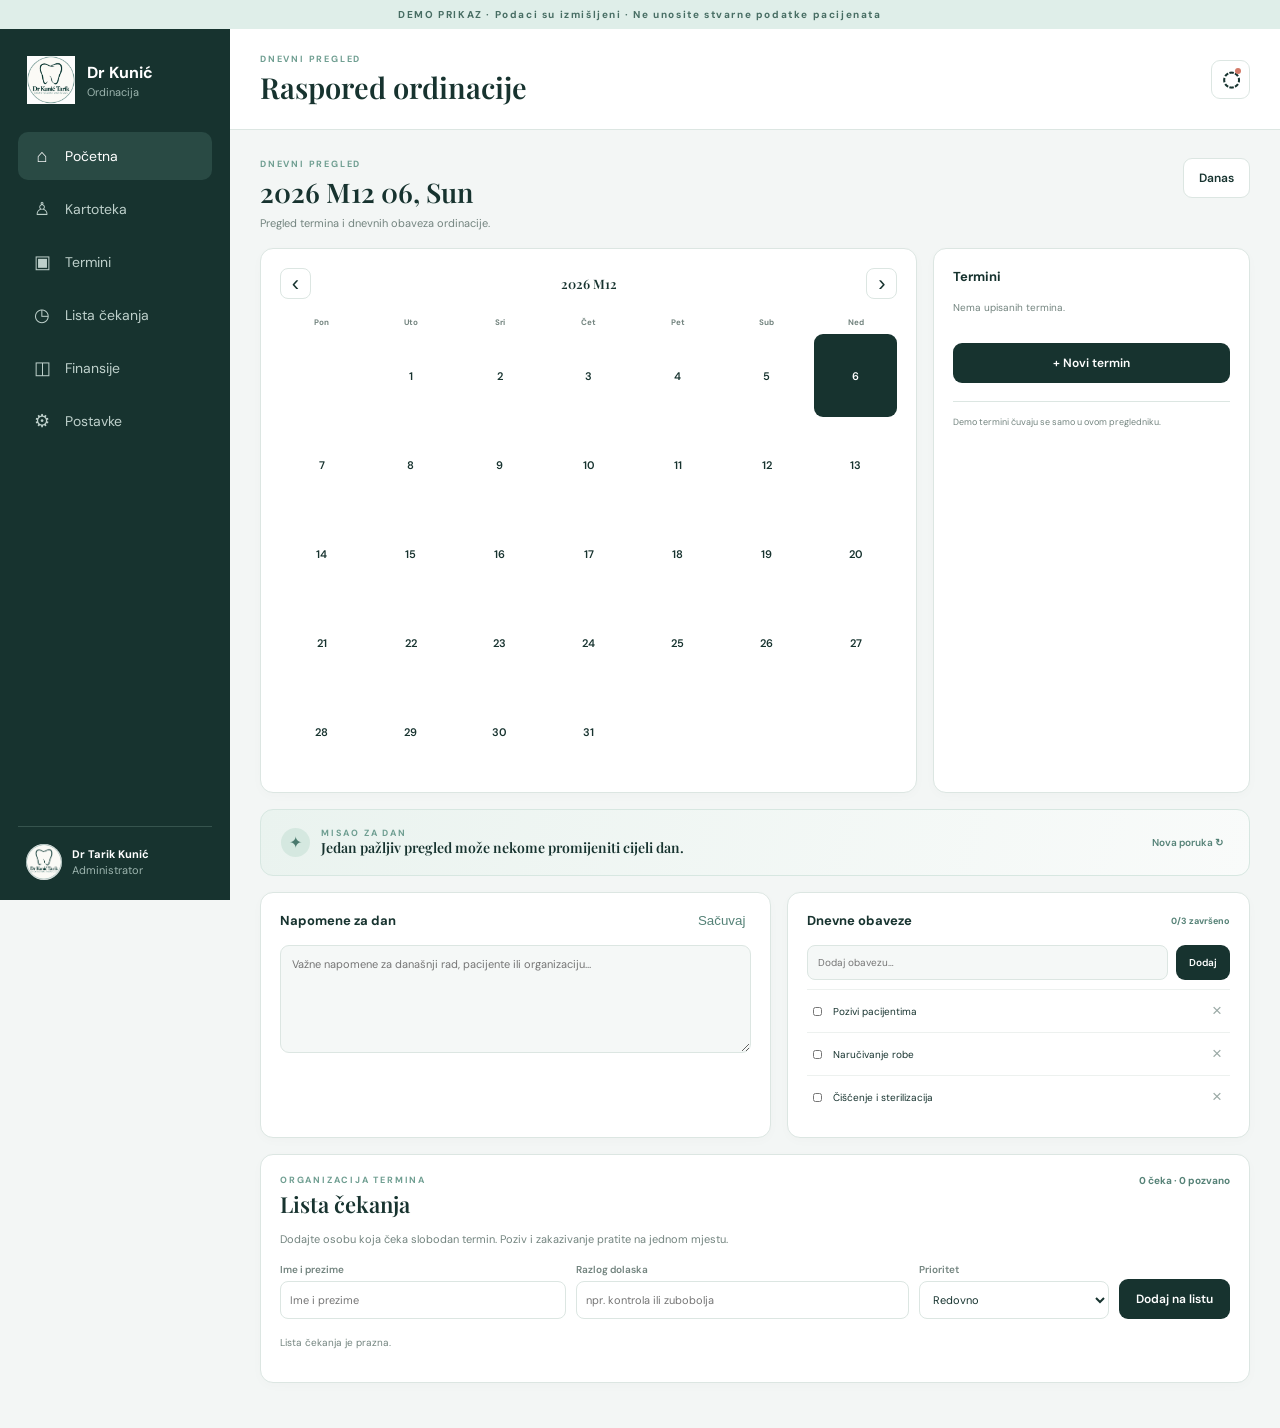
==== commit f6a6df11: "Add appointments and waiting list to kartoteka demo" ====
--- a/index.html
+++ b/index.html
@@ -4,12 +4,13 @@
   <meta charset="utf-8">
   <meta name="viewport" content="width=device-width,initial-scale=1">
   <title>Kartoteka pacijenata · Dr Kunić</title>
-  <link rel="stylesheet" href="kartoteka.css">
+  <link rel="stylesheet" href="kartoteka.css?v=4">
 </head>
 <body>
   <div class="demo-banner">DEMO PRIKAZ · Podaci su izmišljeni · Ne unosite stvarne podatke pacijenata</div>
   <div class="app-shell">
-    <aside class="sidebar">
+    <aside class="sidebar" id="main-sidebar">
+      <button class="menu-close" type="button" aria-label="Zatvori meni">×</button>
       <a class="app-brand" href="index.html" aria-label="Nazad na web stranicu">
         <img class="brand-mark" src="images/kartoteka-logo.png" alt="Logo ordinacije Dr Kunić Tarik">
         <span><strong>Dr Kunić</strong><small>Ordinacija</small></span>
@@ -18,6 +19,7 @@
         <a class="active" href="#pocetna"><span>⌂</span> Početna</a>
         <a href="kartoteka.html"><span>♙</span> Kartoteka</a>
         <a href="#"><span>▣</span> Termini</a>
+        <a href="#lista-cekanja"><span>◷</span> Lista čekanja</a>
         <a href="#"><span>◫</span> Finansije</a>
         <a href="#"><span>⚙</span> Postavke</a>
       </nav>
@@ -26,10 +28,11 @@
         <div><strong>Dr Tarik Kunić</strong><small>Administrator</small></div>
       </div>
     </aside>
+    <div class="menu-backdrop" hidden></div>
 
     <main>
       <header class="topbar">
-        <button class="mobile-menu" type="button" aria-label="Otvori meni">☰</button>
+        <button class="mobile-menu" type="button" aria-label="Otvori meni" aria-controls="main-sidebar" aria-expanded="false">☰</button>
         <div><p class="eyebrow" id="topbar-eyebrow">DNEVNI PREGLED</p><h1 id="topbar-title">Raspored ordinacije</h1></div>
         <div class="top-actions">
           <button class="icon-button" type="button" aria-label="Obavijesti">◌<span></span></button>
@@ -38,14 +41,15 @@
       </header>
 
       <section class="dashboard" id="dashboard">
-        <div class="dashboard-heading"><div><p class="eyebrow">DNEVNI PREGLED</p><h2 id="dashboard-date"></h2><p>Termini će se kasnije povezati s kalendarom web stranice.</p></div><button class="secondary-button" id="dashboard-today" type="button">Danas</button></div>
-        <div class="dashboard-grid"><article class="card calendar-card"><div class="calendar-toolbar"><button id="calendar-prev" type="button" aria-label="Prethodni mjesec">‹</button><h3 id="calendar-month"></h3><button id="calendar-next" type="button" aria-label="Sljedeći mjesec">›</button></div><div class="calendar-weekdays"><span>Pon</span><span>Uto</span><span>Sri</span><span>Čet</span><span>Pet</span><span>Sub</span><span>Ned</span></div><div class="calendar-days" id="calendar-days"></div></article><aside class="card day-agenda"><div class="card-heading"><h3>Termini</h3><span id="agenda-count"></span></div><div id="agenda-list"></div><p class="calendar-note">Ovdje će automatski dolaziti online narudžbe nakon povezivanja kalendara.</p></aside></div>
+        <div class="dashboard-heading"><div><p class="eyebrow">DNEVNI PREGLED</p><h2 id="dashboard-date"></h2><p>Pregled termina i dnevnih obaveza ordinacije.</p></div><button class="secondary-button" id="dashboard-today" type="button">Danas</button></div>
+        <div class="dashboard-grid"><article class="card calendar-card"><div class="calendar-toolbar"><button id="calendar-prev" type="button" aria-label="Prethodni mjesec">‹</button><h3 id="calendar-month"></h3><button id="calendar-next" type="button" aria-label="Sljedeći mjesec">›</button></div><div class="calendar-weekdays"><span>Pon</span><span>Uto</span><span>Sri</span><span>Čet</span><span>Pet</span><span>Sub</span><span>Ned</span></div><div class="calendar-days" id="calendar-days"></div></article><aside class="card day-agenda"><div class="card-heading"><h3>Termini</h3><span id="agenda-count"></span></div><div id="agenda-list"></div><button class="primary-button agenda-add" id="add-appointment" type="button">+ Novi termin</button><p class="calendar-note">Demo termini čuvaju se samo u ovom pregledniku.</p></aside></div>
         <article class="daily-message"><div><span>✦</span><p class="eyebrow">MISAO ZA DAN</p><strong id="daily-message-text"></strong></div><button id="next-daily-message" type="button">Nova poruka ↻</button></article>
         <div class="dashboard-grid lower"><article class="card daily-notes"><div class="card-heading"><h3>Napomene za dan</h3><button id="save-day-note" type="button">Sačuvaj</button></div><textarea id="day-note" rows="6" placeholder="Važne napomene za današnji rad, pacijente ili organizaciju…"></textarea><span id="day-note-state"></span></article><article class="card task-card"><div class="card-heading"><h3>Dnevne obaveze</h3><span id="task-progress"></span></div><form id="task-form"><input id="task-input" maxlength="100" placeholder="Dodaj obavezu…"><button class="primary-button" type="submit">Dodaj</button></form><div class="task-list" id="task-list"></div></article></div>
+        <section class="card waiting-card" id="lista-cekanja" aria-labelledby="waiting-title"><div class="card-heading"><div><p class="eyebrow">ORGANIZACIJA TERMINA</p><h3 id="waiting-title">Lista čekanja</h3></div><span id="waiting-count"></span></div><p class="waiting-intro">Dodajte osobu koja čeka slobodan termin. Poziv i zakazivanje pratite na jednom mjestu.</p><form id="waiting-form" class="waiting-form"><label>Ime i prezime<input name="name" required maxlength="80" placeholder="Ime i prezime"></label><label>Razlog dolaska<input name="reason" required maxlength="100" placeholder="npr. kontrola ili zubobolja"></label><label>Prioritet<select name="priority"><option value="redovno">Redovno</option><option value="hitno">Hitno</option></select></label><button class="primary-button" type="submit">Dodaj na listu</button></form><div id="waiting-list" class="waiting-list"></div></section>
       </section>
       <section class="workspace" id="workspace">
         <aside class="patient-panel">
-          <label class="search"><span>⌕</span><input id="patient-search" type="search" placeholder="Pretraži pacijente…"></label>
+          <label class="search"><span>⌕</span><input id="patient-search" type="search" placeholder="Ime, telefon ili e-mail…"></label>
           <div class="patient-filter"><strong>Svi pacijenti</strong><span id="patient-count">4 pacijenta</span></div>
           <div class="patient-list" id="patient-list"></div>
         </aside>
@@ -74,7 +78,7 @@
           <div class="tab-content active" id="pregled">
             <div class="summary-grid">
               <article class="card contact-card"><div class="card-heading"><h3>Osnovni podaci</h3><button type="button">Uredi</button></div><dl><div><dt>Telefon</dt><dd id="patient-phone">+387 61 000 124</dd></div><div><dt>E-mail</dt><dd id="patient-email">amina.memic@example.com</dd></div><div><dt>Datum rođenja</dt><dd id="patient-birth">12. april 1992.</dd></div><div><dt>Ime oca</dt><dd id="patient-father">Haris</dd></div><div><dt>Adresa</dt><dd id="patient-address">Demo adresa 124, Sarajevo</dd></div></dl></article>
-              <article class="card next-visit"><div class="card-heading"><h3>Naredni termin</h3><button type="button">Otvori kalendar</button></div><div class="appointment"><div class="date-box"><strong>24</strong><span>SEP</span></div><div><strong>Kontrolni pregled</strong><p>Četvrtak · 10:30–11:00</p><span class="confirmed">Potvrđeno</span></div></div></article>
+              <article class="card next-visit"><div class="card-heading"><h3>Naredni termin</h3><button type="button">Zakaži termin</button></div><div class="appointment"><div class="date-box"><strong id="next-visit-day">—</strong><span id="next-visit-month"></span></div><div><strong id="next-visit-type">Nema zakazanog termina</strong><p id="next-visit-time">Termin možete dodati iz kartona.</p><span class="confirmed" id="next-visit-status"></span></div></div></article>
             </div>
             <div class="summary-grid lower">
               <article class="card"><div class="card-heading"><h3>Plan terapije</h3><button type="button">＋ Dodaj stavku</button></div><ul class="treatment-list"><li><span class="done">✓</span><div><strong>Profesionalno čišćenje</strong><p>Završeno · 14.09.2026.</p></div><b>80 KM</b></li><li><span class="progress">2</span><div><strong>Kompozitni ispun · zub 26</strong><p>Planirano · 24.09.2026.</p></div><b>100 KM</b></li><li><span class="waiting">3</span><div><strong>Kontrolni pregled</strong><p>Na čekanju</p></div><b>—</b></li></ul></article>
@@ -115,7 +119,8 @@
   </div>
 
   <dialog id="patient-dialog"><form id="new-patient-form"><button class="dialog-close" type="button" aria-label="Zatvori">×</button><p class="eyebrow">NOVI ZAPIS</p><h2>Dodaj pacijenta</h2><div class="form-row"><label>Ime i prezime<input name="name" required data-title-case placeholder="npr. Lejla Hadžić"></label><label>Ime oca<input name="father" required data-title-case placeholder="npr. Amir"></label></div><div class="form-row"><label>Telefon<input name="phone" type="tel" required placeholder="+387 61 000 000"></label><label>Datum rođenja (dd.mm.gggg)<input name="birth" type="date" required lang="bs"></label></div><label>E-mail<input name="email" type="text" inputmode="email" value="@gmail.com" placeholder="ime.prezime@gmail.com"></label><label>Adresa<input name="address" data-title-case placeholder="Ulica i grad"></label><label>Medicinska napomena<textarea name="alert" rows="2" placeholder="Alergije, terapija ili važna napomena"></textarea></label><div class="dialog-actions"><button type="button" class="secondary-button dialog-cancel">Odustani</button><button type="submit" class="primary-button">Sačuvaj pacijenta</button></div></form></dialog>
-  <script src="kartoteka.js"></script>
+  <dialog id="appointment-dialog"><form id="appointment-form"><button class="dialog-close appointment-close" type="button" aria-label="Zatvori">×</button><p class="eyebrow">RASPORED ORDINACIJE</p><h2>Novi termin</h2><label>Pacijent<input name="name" required maxlength="80" list="appointment-patients" placeholder="Ime i prezime"></label><datalist id="appointment-patients"></datalist><div class="form-row"><label>Datum<input name="date" type="date" required></label><label>Vrijeme<input name="time" type="time" required></label></div><div class="form-row"><label>Trajanje<select name="duration"><option value="30">30 minuta</option><option value="45">45 minuta</option><option value="60">60 minuta</option></select></label><label>Vrsta posjete<input name="type" required maxlength="80" placeholder="npr. kontrolni pregled"></label></div><p class="form-error" id="appointment-error" role="alert"></p><div class="dialog-actions"><button class="secondary-button appointment-cancel" type="button">Odustani</button><button class="primary-button" type="submit">Sačuvaj termin</button></div></form></dialog>
+  <script src="kartoteka.js?v=4"></script>
   <div class="app-toast" id="app-toast" role="status" aria-live="polite"></div>
 </body>
 </html>
--- a/kartoteka.css
+++ b/kartoteka.css
@@ -21,3 +21,21 @@
 .installment-panel{margin-top:16px;padding:18px;border-radius:12px;background:var(--mint)}.installment-title{display:flex;align-items:center;justify-content:space-between;gap:15px}.installment-title h3{margin:3px 0 0;font-size:15px}.installment-title>strong{padding:7px 10px;border-radius:15px;background:#fff;color:#49796d;font-size:9px}.installment-fields{display:grid;grid-template-columns:repeat(3,1fr) 1.2fr;gap:10px;align-items:end;margin-top:15px}.installment-fields label{color:var(--muted);font-size:8px}.installment-fields input{width:100%;margin-top:5px;padding:10px;border:1px solid #cadbd5;border-radius:8px;background:#fff;font:600 11px inherit}.remaining-box{min-height:55px;display:grid;grid-template-columns:1fr 1fr;align-content:center;padding:9px 12px;border-radius:9px;background:var(--ink);color:#fff}.remaining-box small{grid-column:1/-1;color:#a9c4bc;font-size:7px;letter-spacing:1px}.remaining-box b{font-size:11px}.remaining-box span{text-align:right;color:#d7e8e3;font-size:8px}@media(max-width:750px){.installment-fields{grid-template-columns:1fr 1fr}.remaining-box{grid-column:1/-1}}@media(max-width:450px){.installment-fields{grid-template-columns:1fr}.remaining-box{grid-column:auto}}
 .tabs span.complete{background:#dff1e8;color:#34705d}.anamnesis-card{padding:25px}.anamnesis-heading{display:flex;justify-content:space-between;gap:25px;margin-bottom:20px}.anamnesis-heading h3{margin:4px 0 7px;font:600 25px 'Playfair Display'}.anamnesis-heading p:last-child{max-width:580px;margin:0;color:var(--muted);font-size:11px;line-height:1.5}.anamnesis-heading>span{height:max-content;padding:7px 11px;border-radius:16px;background:var(--mint);color:#49796d;font-size:9px;font-weight:700;white-space:nowrap}.anamnesis-grid{display:grid;grid-template-columns:1fr 1fr;gap:11px}.anamnesis-question{min-width:0;margin:0;padding:15px;border:1px solid var(--line);border-radius:10px}.anamnesis-question legend,.open-question>label{padding:0 4px;color:var(--ink);font-size:10px;font-weight:700;line-height:1.45}.anamnesis-question p{margin:4px 0 8px;color:var(--muted);font-size:8px}.open-question{margin-bottom:11px}.open-question textarea{width:100%;margin-top:9px;padding:10px;border:1px solid var(--line);border-radius:8px;resize:vertical;font:11px inherit}.yes-no{display:flex;gap:13px;margin:9px 0}.yes-no label{display:flex;align-items:center;gap:4px;color:var(--muted);font-size:9px;font-weight:600}.yes-no input,.anamnesis-confirm input{accent-color:var(--ink)}.detail-input{width:100%;padding:9px;border:1px solid var(--line);border-radius:7px;background:#fbfcfc;font:9px inherit}.detail-input:focus,.open-question textarea:focus{outline:2px solid #b7d0c9;border-color:var(--sage)}.anamnesis-confirm{display:flex;align-items:flex-start;gap:8px;margin-top:17px;padding:13px;border-radius:9px;background:var(--soft);font-size:10px;line-height:1.5}.anamnesis-confirm input{margin-top:1px}.anamnesis-actions{display:flex;align-items:center;justify-content:flex-end;gap:16px;margin-top:17px}.anamnesis-actions span{margin-right:auto;color:#35705e;font-size:9px;font-weight:600}@media(max-width:750px){.anamnesis-grid{grid-template-columns:1fr}.anamnesis-heading{display:block}.anamnesis-heading>span{display:inline-block;margin-top:12px}.anamnesis-actions{align-items:flex-end;flex-direction:column}.anamnesis-actions span{margin-right:0}.anamnesis-actions button{width:100%}}
 .demo-banner{height:auto;min-height:29px;padding:6px 12px;text-align:center;line-height:1.35}
+.menu-close,.menu-backdrop{display:none}
+@media(max-width:750px){
+  .sidebar{top:0;left:0;width:min(280px,86vw);height:100dvh;overflow-y:auto;box-shadow:12px 0 32px #17332f33}
+  .sidebar .app-brand{padding-right:40px}
+  .menu-close{position:absolute;top:17px;right:14px;z-index:1;display:grid;place-items:center;width:32px;height:32px;border:1px solid #628078;border-radius:8px;background:transparent;color:#fff;font-size:23px;cursor:pointer}
+  .menu-backdrop:not([hidden]){position:fixed;inset:0;z-index:19;display:block;background:#17332f80}
+  body.menu-open{overflow:hidden}
+}
+@media(max-width:750px){
+  .sidebar{padding:27px 18px 20px}
+  .app-brand>span:last-child{display:block;font-size:inherit}
+  .main-nav a,.main-nav a.active,.main-nav a:not(.active){justify-content:flex-start;padding:12px 14px;font-size:14px}
+  .sidebar-footer{display:grid;justify-content:initial}
+  .sidebar-footer>div:last-child{display:block}
+}
+.agenda-add{width:100%;margin-top:15px}.agenda-item select{margin-top:7px;padding:5px 8px;border:1px solid var(--line);border-radius:7px;background:#fff;color:var(--ink);font:600 10px 'DM Sans',sans-serif}.waiting-card{margin-top:16px}.waiting-card .card-heading{align-items:flex-start}.waiting-card .card-heading h3{font:600 22px 'Playfair Display',serif}.waiting-card .card-heading>span{color:#568277;font-size:10px;font-weight:700}.waiting-intro{margin:-4px 0 15px;color:var(--muted);font-size:11px;line-height:1.5}.waiting-form{display:grid;grid-template-columns:1.2fr 1.4fr .8fr auto;gap:10px;align-items:end}.waiting-form label{display:grid;gap:5px;color:var(--muted);font-size:10px;font-weight:600}.waiting-form input,.waiting-form select,#appointment-form select{width:100%;min-height:38px;padding:9px;border:1px solid var(--line);border-radius:8px;background:#fff;color:var(--ink);font:11px 'DM Sans',sans-serif}.waiting-form button{min-height:38px}.waiting-list{margin-top:17px}.waiting-item{display:flex;justify-content:space-between;align-items:center;gap:12px;padding:13px 0;border-top:1px solid var(--line)}.waiting-item strong{font-size:12px}.waiting-item p{margin:4px 0;color:var(--muted);font-size:10px}.waiting-tags,.waiting-actions{display:flex;flex-wrap:wrap;gap:6px}.waiting-tags span{padding:3px 7px;border-radius:12px;background:var(--mint);color:#49796d;font-size:9px;font-weight:700}.waiting-tags .waiting-urgent{background:#fff0e9;color:#a65a3d}.waiting-actions button{padding:7px 9px;border:1px solid var(--line);border-radius:7px;background:#fff;color:var(--ink);font:600 10px 'DM Sans',sans-serif;cursor:pointer}.waiting-actions button[data-waiting-action="schedule"]{background:var(--ink);color:#fff}.form-error{min-height:14px;margin:8px 0 0;color:#ad4e42;font-size:10px}
+@media(max-width:900px){.waiting-form{grid-template-columns:1fr 1fr}.waiting-form button{grid-column:1/-1}.waiting-item{align-items:flex-start;flex-direction:column}}
+@media(max-width:500px){.waiting-form{grid-template-columns:1fr}.waiting-form button{grid-column:auto}.waiting-card{padding:16px}.waiting-card .card-heading{gap:10px}.waiting-card .card-heading>span{text-align:right}}
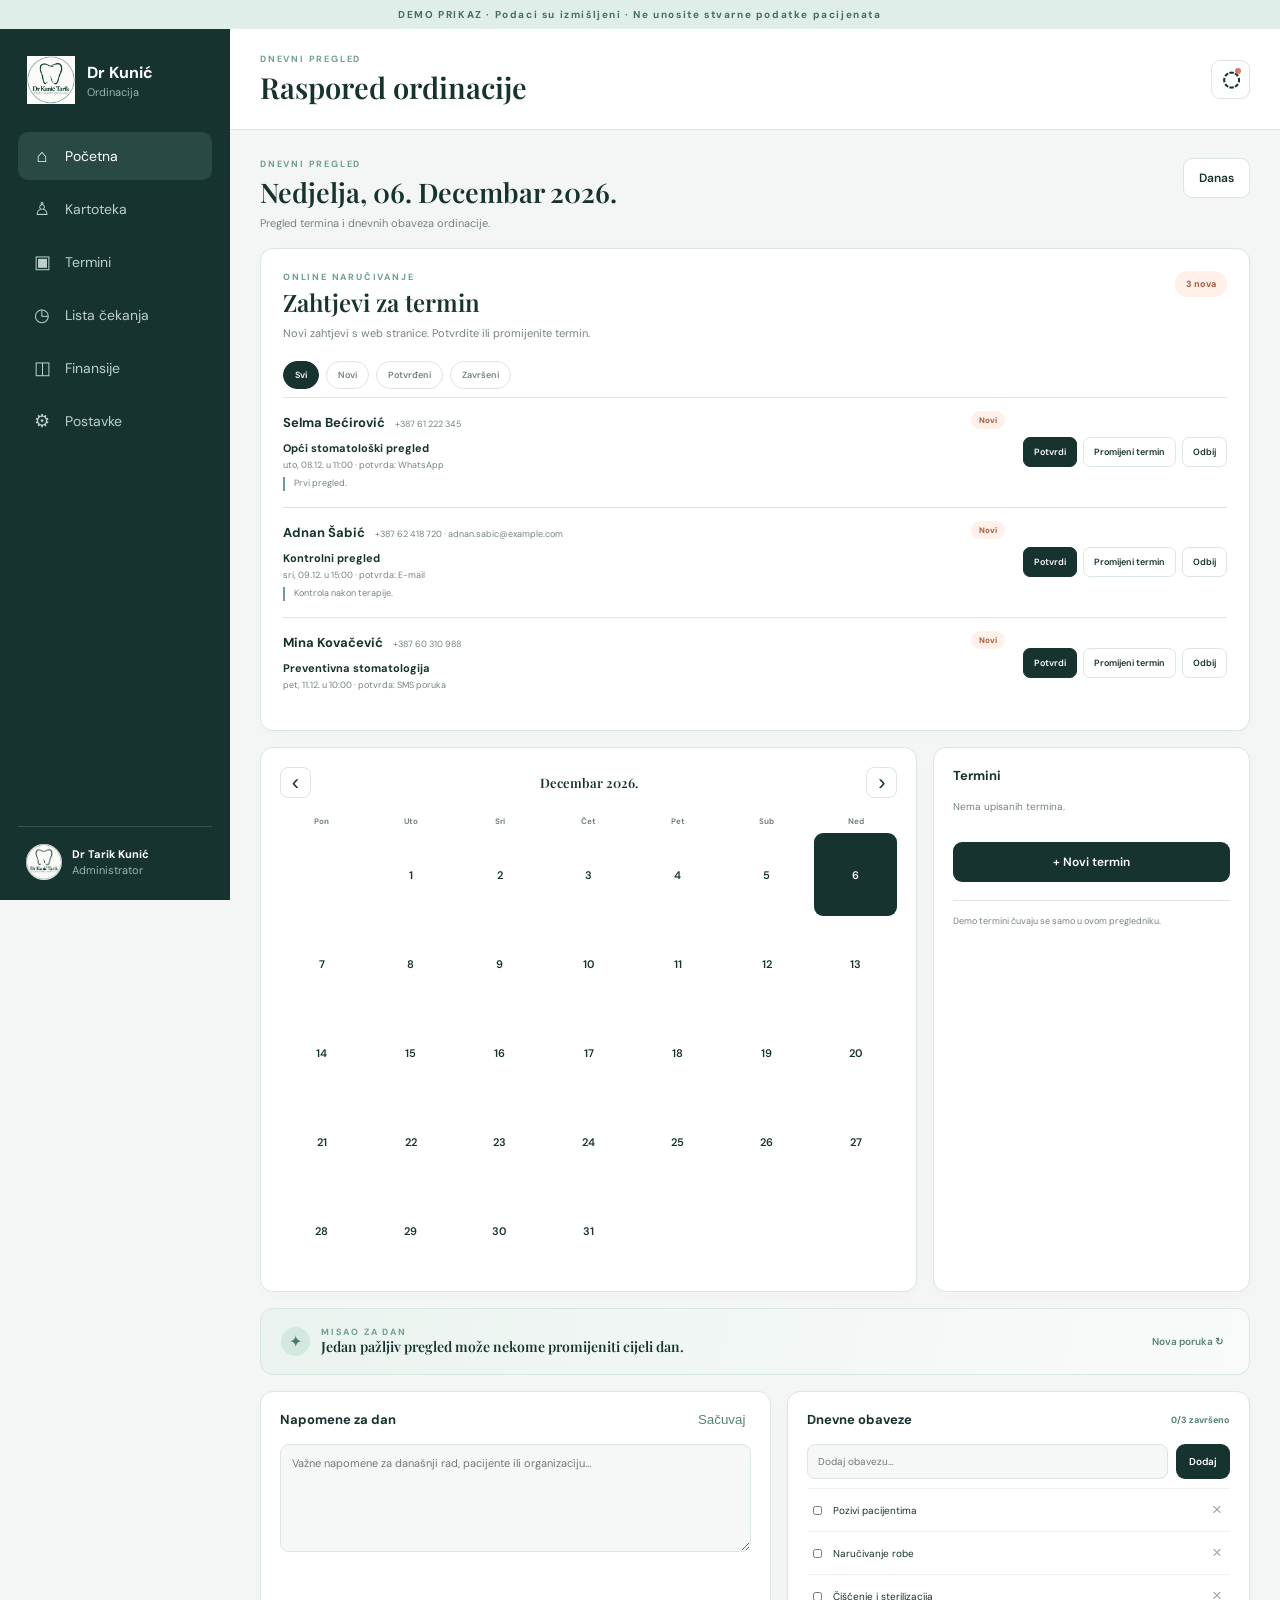
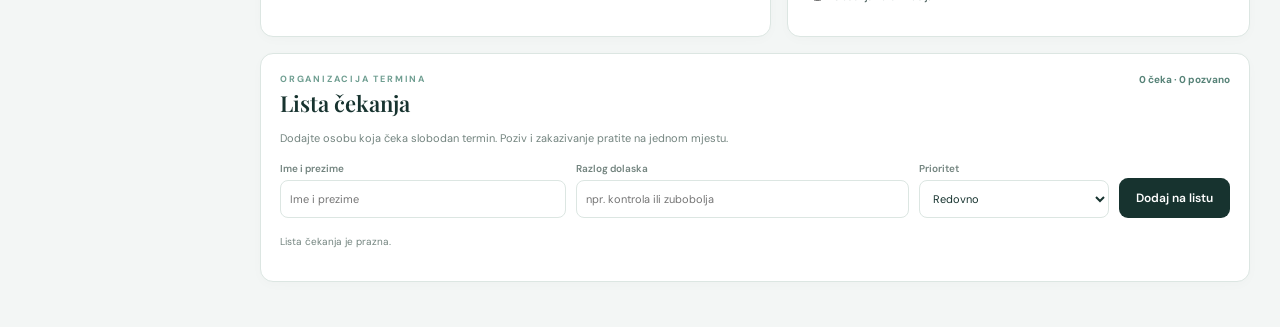
==== commit a7cc0f2e: "Add online appointment request workflow" ====
--- a/index.html
+++ b/index.html
@@ -4,7 +4,7 @@
   <meta charset="utf-8">
   <meta name="viewport" content="width=device-width,initial-scale=1">
   <title>Kartoteka pacijenata · Dr Kunić</title>
-  <link rel="stylesheet" href="kartoteka.css?v=4">
+  <link rel="stylesheet" href="kartoteka.css?v=5">
 </head>
 <body>
   <div class="demo-banner">DEMO PRIKAZ · Podaci su izmišljeni · Ne unosite stvarne podatke pacijenata</div>
@@ -18,7 +18,7 @@
       <nav class="main-nav" aria-label="Glavna navigacija">
         <a class="active" href="#pocetna"><span>⌂</span> Početna</a>
         <a href="kartoteka.html"><span>♙</span> Kartoteka</a>
-        <a href="#"><span>▣</span> Termini</a>
+        <a href="#online-zahtjevi"><span>▣</span> Termini</a>
         <a href="#lista-cekanja"><span>◷</span> Lista čekanja</a>
         <a href="#"><span>◫</span> Finansije</a>
         <a href="#"><span>⚙</span> Postavke</a>
@@ -42,6 +42,11 @@
 
       <section class="dashboard" id="dashboard">
         <div class="dashboard-heading"><div><p class="eyebrow">DNEVNI PREGLED</p><h2 id="dashboard-date"></h2><p>Pregled termina i dnevnih obaveza ordinacije.</p></div><button class="secondary-button" id="dashboard-today" type="button">Danas</button></div>
+        <section class="card request-inbox" id="online-zahtjevi" aria-labelledby="request-title">
+          <div class="request-heading"><div><p class="eyebrow">ONLINE NARUČIVANJE</p><h3 id="request-title">Zahtjevi za termin</h3><p>Novi zahtjevi s web stranice. Potvrdite ili promijenite termin.</p></div><span class="request-count" id="request-count"></span></div>
+          <div class="request-filters" role="group" aria-label="Filtriranje zahtjeva"><button class="active" type="button" data-request-filter="svi">Svi</button><button type="button" data-request-filter="novi">Novi</button><button type="button" data-request-filter="potvrđeni">Potvrđeni</button><button type="button" data-request-filter="završeni">Završeni</button></div>
+          <div class="request-list" id="request-list"></div>
+        </section>
         <div class="dashboard-grid"><article class="card calendar-card"><div class="calendar-toolbar"><button id="calendar-prev" type="button" aria-label="Prethodni mjesec">‹</button><h3 id="calendar-month"></h3><button id="calendar-next" type="button" aria-label="Sljedeći mjesec">›</button></div><div class="calendar-weekdays"><span>Pon</span><span>Uto</span><span>Sri</span><span>Čet</span><span>Pet</span><span>Sub</span><span>Ned</span></div><div class="calendar-days" id="calendar-days"></div></article><aside class="card day-agenda"><div class="card-heading"><h3>Termini</h3><span id="agenda-count"></span></div><div id="agenda-list"></div><button class="primary-button agenda-add" id="add-appointment" type="button">+ Novi termin</button><p class="calendar-note">Demo termini čuvaju se samo u ovom pregledniku.</p></aside></div>
         <article class="daily-message"><div><span>✦</span><p class="eyebrow">MISAO ZA DAN</p><strong id="daily-message-text"></strong></div><button id="next-daily-message" type="button">Nova poruka ↻</button></article>
         <div class="dashboard-grid lower"><article class="card daily-notes"><div class="card-heading"><h3>Napomene za dan</h3><button id="save-day-note" type="button">Sačuvaj</button></div><textarea id="day-note" rows="6" placeholder="Važne napomene za današnji rad, pacijente ili organizaciju…"></textarea><span id="day-note-state"></span></article><article class="card task-card"><div class="card-heading"><h3>Dnevne obaveze</h3><span id="task-progress"></span></div><form id="task-form"><input id="task-input" maxlength="100" placeholder="Dodaj obavezu…"><button class="primary-button" type="submit">Dodaj</button></form><div class="task-list" id="task-list"></div></article></div>
@@ -119,8 +124,8 @@
   </div>
 
   <dialog id="patient-dialog"><form id="new-patient-form"><button class="dialog-close" type="button" aria-label="Zatvori">×</button><p class="eyebrow">NOVI ZAPIS</p><h2>Dodaj pacijenta</h2><div class="form-row"><label>Ime i prezime<input name="name" required data-title-case placeholder="npr. Lejla Hadžić"></label><label>Ime oca<input name="father" required data-title-case placeholder="npr. Amir"></label></div><div class="form-row"><label>Telefon<input name="phone" type="tel" required placeholder="+387 61 000 000"></label><label>Datum rođenja (dd.mm.gggg)<input name="birth" type="date" required lang="bs"></label></div><label>E-mail<input name="email" type="text" inputmode="email" value="@gmail.com" placeholder="ime.prezime@gmail.com"></label><label>Adresa<input name="address" data-title-case placeholder="Ulica i grad"></label><label>Medicinska napomena<textarea name="alert" rows="2" placeholder="Alergije, terapija ili važna napomena"></textarea></label><div class="dialog-actions"><button type="button" class="secondary-button dialog-cancel">Odustani</button><button type="submit" class="primary-button">Sačuvaj pacijenta</button></div></form></dialog>
-  <dialog id="appointment-dialog"><form id="appointment-form"><button class="dialog-close appointment-close" type="button" aria-label="Zatvori">×</button><p class="eyebrow">RASPORED ORDINACIJE</p><h2>Novi termin</h2><label>Pacijent<input name="name" required maxlength="80" list="appointment-patients" placeholder="Ime i prezime"></label><datalist id="appointment-patients"></datalist><div class="form-row"><label>Datum<input name="date" type="date" required></label><label>Vrijeme<input name="time" type="time" required></label></div><div class="form-row"><label>Trajanje<select name="duration"><option value="30">30 minuta</option><option value="45">45 minuta</option><option value="60">60 minuta</option></select></label><label>Vrsta posjete<input name="type" required maxlength="80" placeholder="npr. kontrolni pregled"></label></div><p class="form-error" id="appointment-error" role="alert"></p><div class="dialog-actions"><button class="secondary-button appointment-cancel" type="button">Odustani</button><button class="primary-button" type="submit">Sačuvaj termin</button></div></form></dialog>
-  <script src="kartoteka.js?v=4"></script>
+  <dialog id="appointment-dialog"><form id="appointment-form"><button class="dialog-close appointment-close" type="button" aria-label="Zatvori">×</button><p class="eyebrow">RASPORED ORDINACIJE</p><h2>Novi termin</h2><p class="request-dialog-note" id="request-dialog-note" hidden></p><label>Pacijent<input name="name" required maxlength="80" list="appointment-patients" placeholder="Ime i prezime"></label><datalist id="appointment-patients"></datalist><div class="form-row"><label>Datum<input name="date" type="date" required></label><label>Vrijeme<input name="time" type="time" required></label></div><div class="form-row"><label>Trajanje<select name="duration"><option value="30">30 minuta</option><option value="45">45 minuta</option><option value="60">60 minuta</option></select></label><label>Vrsta posjete<input name="type" required maxlength="80" placeholder="npr. kontrolni pregled"></label></div><p class="form-error" id="appointment-error" role="alert"></p><div class="dialog-actions"><button class="secondary-button appointment-cancel" type="button">Odustani</button><button class="primary-button" type="submit">Sačuvaj termin</button></div></form></dialog>
+  <script src="kartoteka.js?v=5"></script>
   <div class="app-toast" id="app-toast" role="status" aria-live="polite"></div>
 </body>
 </html>
--- a/kartoteka.css
+++ b/kartoteka.css
@@ -39,3 +39,9 @@
 .agenda-add{width:100%;margin-top:15px}.agenda-item select{margin-top:7px;padding:5px 8px;border:1px solid var(--line);border-radius:7px;background:#fff;color:var(--ink);font:600 10px 'DM Sans',sans-serif}.waiting-card{margin-top:16px}.waiting-card .card-heading{align-items:flex-start}.waiting-card .card-heading h3{font:600 22px 'Playfair Display',serif}.waiting-card .card-heading>span{color:#568277;font-size:10px;font-weight:700}.waiting-intro{margin:-4px 0 15px;color:var(--muted);font-size:11px;line-height:1.5}.waiting-form{display:grid;grid-template-columns:1.2fr 1.4fr .8fr auto;gap:10px;align-items:end}.waiting-form label{display:grid;gap:5px;color:var(--muted);font-size:10px;font-weight:600}.waiting-form input,.waiting-form select,#appointment-form select{width:100%;min-height:38px;padding:9px;border:1px solid var(--line);border-radius:8px;background:#fff;color:var(--ink);font:11px 'DM Sans',sans-serif}.waiting-form button{min-height:38px}.waiting-list{margin-top:17px}.waiting-item{display:flex;justify-content:space-between;align-items:center;gap:12px;padding:13px 0;border-top:1px solid var(--line)}.waiting-item strong{font-size:12px}.waiting-item p{margin:4px 0;color:var(--muted);font-size:10px}.waiting-tags,.waiting-actions{display:flex;flex-wrap:wrap;gap:6px}.waiting-tags span{padding:3px 7px;border-radius:12px;background:var(--mint);color:#49796d;font-size:9px;font-weight:700}.waiting-tags .waiting-urgent{background:#fff0e9;color:#a65a3d}.waiting-actions button{padding:7px 9px;border:1px solid var(--line);border-radius:7px;background:#fff;color:var(--ink);font:600 10px 'DM Sans',sans-serif;cursor:pointer}.waiting-actions button[data-waiting-action="schedule"]{background:var(--ink);color:#fff}.form-error{min-height:14px;margin:8px 0 0;color:#ad4e42;font-size:10px}
 @media(max-width:900px){.waiting-form{grid-template-columns:1fr 1fr}.waiting-form button{grid-column:1/-1}.waiting-item{align-items:flex-start;flex-direction:column}}
 @media(max-width:500px){.waiting-form{grid-template-columns:1fr}.waiting-form button{grid-column:auto}.waiting-card{padding:16px}.waiting-card .card-heading{gap:10px}.waiting-card .card-heading>span{text-align:right}}
+
+/* Online appointment requests */
+.request-heading{min-width:0}.request-heading p:last-child{max-width:100%;line-height:1.5;white-space:normal;overflow-wrap:anywhere}
+.request-heading>div{min-width:0}
+@media(max-width:750px){.request-inbox,.request-heading,.request-heading>div,.request-heading p:last-child{width:100%;min-width:0}.request-inbox{overflow:hidden}}
+.request-inbox{margin-bottom:16px;padding:22px}.request-heading{display:flex;justify-content:space-between;gap:20px;align-items:flex-start}.request-heading h3{margin:3px 0 7px;font:600 24px 'Playfair Display',serif}.request-heading p:last-child{margin:0;color:var(--muted);font-size:11px}.request-count{flex:none;padding:7px 11px;border-radius:16px;background:#fff0e9;color:#a65a3d;font-size:9px;font-weight:700}.request-filters{display:flex;gap:7px;overflow-x:auto;margin:19px 0 5px;padding-bottom:3px}.request-filters button{padding:7px 11px;border:1px solid var(--line);border-radius:17px;background:#fff;color:var(--muted);font:600 9px 'DM Sans',sans-serif;white-space:nowrap;cursor:pointer}.request-filters button.active{border-color:var(--ink);background:var(--ink);color:#fff}.request-item{display:grid;grid-template-columns:minmax(0,1fr) auto;gap:18px;align-items:center;padding:16px 0;border-top:1px solid var(--line)}.request-person{display:flex;gap:10px;align-items:baseline;flex-wrap:wrap}.request-person strong{font-size:13px}.request-person span{color:var(--muted);font-size:9px}.request-main h4{margin:10px 0 4px;font-size:11px}.request-time,.request-note{margin:0;color:var(--muted);font-size:9px;line-height:1.5}.request-note{margin-top:5px;padding-left:9px;border-left:2px solid var(--sage)}.request-status{float:right;margin-top:-20px;padding:4px 8px;border-radius:12px;background:var(--mint);color:#49796d;font-size:8px;font-weight:700}.request-status.status-novi{background:#fff0e9;color:#a65a3d}.request-status.status-odbijen,.request-status.status-otkazan-online{background:#f1eeee;color:#8a6661}.request-actions{display:flex;justify-content:flex-end;flex-wrap:wrap;gap:6px}.request-actions button{padding:8px 10px;border:1px solid var(--line);border-radius:7px;background:#fff;color:var(--ink);font:600 9px 'DM Sans',sans-serif;cursor:pointer}.request-actions .request-confirm{border-color:var(--ink);background:var(--ink);color:#fff}.request-actions .request-cancel{color:#a04e42}.request-dialog-note{margin:-8px 0 16px;padding:10px 12px;border-radius:8px;background:var(--mint);color:#49796d;font-size:10px;line-height:1.5}@media(max-width:750px){.request-inbox{padding:17px}.request-heading{display:block}.request-count{display:inline-block;margin-top:12px}.request-item{grid-template-columns:1fr}.request-status{float:none;display:inline-block;margin:10px 0 0}.request-actions{justify-content:flex-start}.request-actions button{min-height:36px}}
